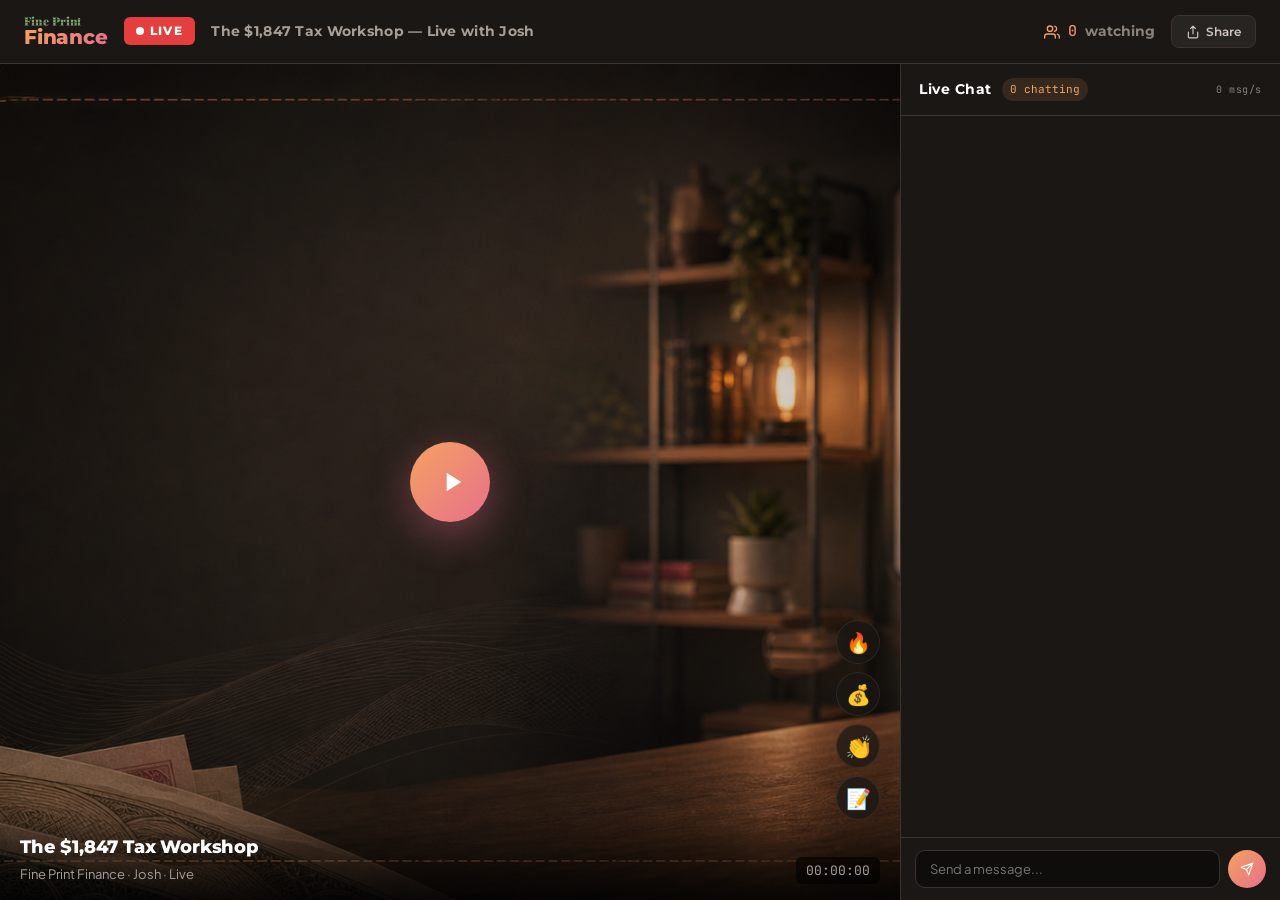
==== live/index.html @ fe7aeeba "feat: add live event simulation page with 700k viewer chat Branded live stream simulation with big c" ====
<!doctype html>
<html lang="en">
<head>
<meta charset="utf-8"/>
<meta name="viewport" content="width=device-width,initial-scale=1"/>
<title>LIVE — Fine Print Finance</title>
<meta name="description" content="Fine Print Finance — Live event stream"/>
<link rel="preconnect" href="https://fonts.googleapis.com">
<link rel="preconnect" href="https://fonts.gstatic.com" crossorigin>
<link href="https://fonts.googleapis.com/css2?family=Montserrat:wght@400;500;600;700;800;900&family=Plus+Jakarta+Sans:wght@400;500;600;700&family=Playfair+Display:ital,wght@0,700;0,800;0,900;1,700;1,800;1,900&family=JetBrains+Mono:wght@400;500&display=swap" rel="stylesheet">
<style>
:root {
  --coral: #F4A261;
  --pink: #E76F8B;
  --green: #4A6741;
  --char: #1A1714;
  --warm-dark: #2A2420;
  --off-white: #F5F3F0;
  --line: #E8E4E0;
  --line-dark: #3A3330;
  --text: #1A1714;
  --text-2: #6B6560;
  --text-3: #8A847E;
  --grad: linear-gradient(135deg, #F4A261 0%, #E76F8B 100%);
}

* { box-sizing: border-box; margin: 0; padding: 0; }
html, body { height: 100%; overflow: hidden; }
body {
  background: #0f0d0b;
  color: #fff;
  font-family: 'Plus Jakarta Sans', 'Helvetica Neue', sans-serif;
  font-size: 15px;
  line-height: 1.5;
  -webkit-font-smoothing: antialiased;
}

/* Layout */
.live-app {
  display: grid;
  grid-template-columns: 1fr 380px;
  grid-template-rows: 64px 1fr;
  height: 100vh;
  gap: 0;
}

/* Nav */
.live-nav {
  grid-column: 1 / -1;
  background: var(--char);
  border-bottom: 1px solid var(--line-dark);
  display: flex;
  align-items: center;
  justify-content: space-between;
  padding: 0 24px;
  z-index: 10;
}
.nav-left { display: flex; align-items: center; gap: 16px; }
.nav-right { display: flex; align-items: center; gap: 16px; }

/* Wordmark */
.fp-wm { display: inline-flex; flex-direction: column; align-items: flex-start; line-height: 0.95; cursor: pointer; }
.fp-wm .fp {
  font-family: 'Playfair Display', Georgia, serif; font-weight: 900;
  font-size: 12px; letter-spacing: -0.005em; line-height: 0.95;
  background-image:
    repeating-linear-gradient(0deg, rgba(0,0,0,0) 0px, rgba(0,0,0,0) 2px, rgba(26,23,20,0.45) 2px, rgba(26,23,20,0.45) 3px),
    linear-gradient(180deg, #8FAE7F, #6B8F5E);
  -webkit-background-clip: text; background-clip: text;
  -webkit-text-fill-color: transparent;
}
.fp-wm .fn {
  font-family: 'Montserrat', sans-serif; font-weight: 800; font-size: 20px;
  letter-spacing: -0.01em; line-height: 0.95;
  background: var(--grad); -webkit-background-clip: text; background-clip: text; color: transparent;
}

.live-badge {
  display: inline-flex; align-items: center; gap: 6px;
  background: #e53e3e; color: #fff; padding: 5px 12px; border-radius: 6px;
  font-family: 'Montserrat', sans-serif; font-weight: 800; font-size: 12px;
  letter-spacing: 0.12em; text-transform: uppercase;
  animation: livePulse 2s ease-in-out infinite;
}
.live-badge::before {
  content: ""; width: 8px; height: 8px; border-radius: 50%; background: #fff;
  animation: liveDot 1.5s ease-in-out infinite;
}
@keyframes livePulse { 0%,100% { box-shadow: 0 0 0 0 rgba(229,62,62,0.5); } 50% { box-shadow: 0 0 12px 4px rgba(229,62,62,0.3); } }
@keyframes liveDot { 0%,100% { opacity: 1; } 50% { opacity: 0.4; } }

.viewer-count {
  display: flex; align-items: center; gap: 8px;
  font-family: 'Montserrat', sans-serif; font-weight: 700; font-size: 14px; color: #cfc7bf;
}
.viewer-count svg { color: var(--coral); }
.viewer-num {
  font-family: 'JetBrains Mono', monospace; font-weight: 500; font-size: 15px;
  background: var(--grad); -webkit-background-clip: text; background-clip: text; color: transparent;
}

.event-title {
  font-family: 'Montserrat', sans-serif; font-weight: 700; font-size: 14px;
  color: #a89e95; letter-spacing: 0.02em;
  max-width: 400px; white-space: nowrap; overflow: hidden; text-overflow: ellipsis;
}

.share-btn {
  background: rgba(255,255,255,0.06); border: 1px solid var(--line-dark);
  color: #cfc7bf; padding: 8px 14px; border-radius: 8px;
  font-family: 'Montserrat', sans-serif; font-weight: 600; font-size: 12px;
  cursor: pointer; display: inline-flex; align-items: center; gap: 6px;
  transition: background 0.15s;
}
.share-btn:hover { background: rgba(255,255,255,0.1); }

/* Main content — video area */
.live-main {
  background: #0a0908;
  display: flex; flex-direction: column;
  overflow: hidden;
}

.video-container {
  flex: 1; position: relative; display: flex; align-items: center; justify-content: center;
  background: #000;
}
.video-placeholder {
  width: 100%; height: 100%;
  background: url('../assets/event-header-default.png') center center / cover no-repeat;
  position: relative;
}
.video-placeholder::after {
  content: ""; position: absolute; inset: 0;
  background: radial-gradient(circle at 50% 50%, transparent 30%, rgba(0,0,0,0.4) 100%);
}
.video-overlay {
  position: absolute; inset: 0; display: flex; align-items: center; justify-content: center;
  z-index: 2;
}
.play-button {
  width: 80px; height: 80px; border-radius: 50%;
  background: var(--grad); box-shadow: 0 12px 40px rgba(231,111,139,0.4);
  display: flex; align-items: center; justify-content: center;
  cursor: pointer; transition: transform 0.2s, box-shadow 0.2s;
}
.play-button:hover { transform: scale(1.08); box-shadow: 0 16px 48px rgba(231,111,139,0.5); }
.play-button svg { margin-left: 4px; }

.video-bottom-bar {
  position: absolute; bottom: 0; left: 0; right: 0; z-index: 3;
  padding: 16px 20px;
  background: linear-gradient(180deg, transparent, rgba(0,0,0,0.8));
  display: flex; justify-content: space-between; align-items: flex-end;
}
.stream-info {
  display: flex; flex-direction: column; gap: 4px;
}
.stream-title {
  font-family: 'Montserrat', sans-serif; font-weight: 800; font-size: 18px;
  color: #fff; letter-spacing: -0.01em;
}
.stream-subtitle {
  font-family: 'Plus Jakarta Sans', sans-serif; font-size: 13px; color: #a89e95;
}
.stream-elapsed {
  font-family: 'JetBrains Mono', monospace; font-size: 13px; color: #a89e95;
  background: rgba(0,0,0,0.6); padding: 4px 10px; border-radius: 6px;
  backdrop-filter: blur(6px);
}

/* Chat panel */
.live-chat {
  background: var(--char);
  border-left: 1px solid var(--line-dark);
  display: flex; flex-direction: column;
  overflow: hidden;
}
.chat-header {
  padding: 14px 18px;
  border-bottom: 1px solid var(--line-dark);
  display: flex; justify-content: space-between; align-items: center;
}
.chat-header-left {
  display: flex; align-items: center; gap: 10px;
}
.chat-header h3 {
  font-family: 'Montserrat', sans-serif; font-weight: 700; font-size: 14px;
  letter-spacing: 0.04em; color: #fff;
}
.chat-count {
  font-family: 'JetBrains Mono', monospace; font-size: 11px;
  color: var(--coral); background: rgba(244,162,97,0.12);
  padding: 3px 8px; border-radius: 12px;
}
.chat-speed {
  font-family: 'JetBrains Mono', monospace; font-size: 10px;
  color: #8a827a; letter-spacing: 0.06em;
}

.chat-messages {
  flex: 1; overflow-y: auto; padding: 8px 0;
  scroll-behavior: auto;
}
.chat-messages::-webkit-scrollbar { width: 4px; }
.chat-messages::-webkit-scrollbar-track { background: transparent; }
.chat-messages::-webkit-scrollbar-thumb { background: #3a3330; border-radius: 4px; }

.chat-msg {
  padding: 4px 18px;
  font-size: 13px; line-height: 1.4;
  animation: msgSlide 0.15s ease-out;
  transition: background 0.2s;
}
.chat-msg:hover { background: rgba(255,255,255,0.03); }
@keyframes msgSlide { from { opacity: 0; transform: translateY(8px); } to { opacity: 1; transform: translateY(0); } }

.chat-msg .name {
  font-family: 'Montserrat', sans-serif; font-weight: 700; font-size: 12px;
  margin-right: 6px; cursor: pointer;
}
.chat-msg .text { color: #cfc7bf; }
.chat-msg .emoji { font-size: 15px; }

/* Name colors for variety */
.nc-1 { color: #F4A261; } .nc-2 { color: #E76F8B; } .nc-3 { color: #6B8F5E; }
.nc-4 { color: #7CB9E8; } .nc-5 { color: #C9A0DC; } .nc-6 { color: #F0C674; }
.nc-7 { color: #E0907E; } .nc-8 { color: #87CEAB; } .nc-9 { color: #DDA0DD; }
.nc-10 { color: #F5DEB3; }

/* Superchat / highlighted */
.chat-msg.super {
  background: linear-gradient(90deg, rgba(244,162,97,0.12), rgba(231,111,139,0.08));
  border-left: 3px solid var(--coral);
  padding-left: 15px;
  margin: 4px 0;
}
.chat-msg.super .amount {
  font-family: 'JetBrains Mono', monospace; font-weight: 700; font-size: 11px;
  background: var(--grad); -webkit-background-clip: text; background-clip: text; color: transparent;
  margin-right: 6px;
}

.chat-input-area {
  padding: 12px 14px;
  border-top: 1px solid var(--line-dark);
  display: flex; gap: 8px; align-items: center;
}
.chat-input-area input {
  flex: 1; background: #0f0d0b; border: 1px solid var(--line-dark);
  color: #fff; padding: 10px 14px; border-radius: 10px;
  font-family: 'Plus Jakarta Sans', sans-serif; font-size: 13px; outline: none;
  transition: border-color 0.15s;
}
.chat-input-area input:focus { border-color: var(--coral); }
.chat-input-area button {
  width: 38px; height: 38px; border-radius: 50%; background: var(--grad);
  color: #fff; display: flex; align-items: center; justify-content: center;
  cursor: pointer; border: none; transition: transform 0.15s;
}
.chat-input-area button:hover { transform: scale(1.06); }

/* Reactions overlay */
.reactions-bar {
  position: absolute; bottom: 80px; right: 20px; z-index: 5;
  display: flex; flex-direction: column; gap: 8px;
}
.reaction-btn {
  width: 44px; height: 44px; border-radius: 50%;
  background: rgba(26,23,20,0.7); backdrop-filter: blur(8px);
  border: 1px solid rgba(255,255,255,0.08);
  display: flex; align-items: center; justify-content: center;
  font-size: 20px; cursor: pointer; transition: transform 0.15s, background 0.15s;
}
.reaction-btn:hover { transform: scale(1.15); background: rgba(26,23,20,0.9); }

.floating-emoji {
  position: absolute; bottom: 100px; z-index: 4;
  font-size: 28px; pointer-events: none;
  animation: floatUp 3s ease-out forwards;
}
@keyframes floatUp {
  0% { opacity: 1; transform: translateY(0) scale(1); }
  70% { opacity: 0.8; }
  100% { opacity: 0; transform: translateY(-300px) scale(0.5) rotate(15deg); }
}

/* Responsive */
@media (max-width: 900px) {
  .live-app { grid-template-columns: 1fr; grid-template-rows: 56px 50vh 1fr; }
  .live-chat { border-left: none; border-top: 1px solid var(--line-dark); }
  .event-title { display: none; }
  .video-bottom-bar { padding: 12px 14px; }
  .stream-title { font-size: 15px; }
}
</style>
</head>
<body>

<div class="live-app" id="app">
  <!-- Nav -->
  <nav class="live-nav">
    <div class="nav-left">
      <div class="fp-wm" onclick="window.location.href='../blog/'">
        <span class="fp">Fine Print</span>
        <span class="fn">Finance</span>
      </div>
      <span class="live-badge">Live</span>
      <span class="event-title" id="eventTitle">The $1,847 Tax Workshop — Live with Josh</span>
    </div>
    <div class="nav-right">
      <div class="viewer-count">
        <svg width="16" height="16" viewBox="0 0 24 24" fill="none"><path d="M17 21v-2a4 4 0 00-4-4H5a4 4 0 00-4 4v2M9 11a4 4 0 100-8 4 4 0 000 8zM23 21v-2a4 4 0 00-3-3.87M16 3.13a4 4 0 010 7.75" stroke="currentColor" stroke-width="2" stroke-linecap="round" stroke-linejoin="round"/></svg>
        <span class="viewer-num" id="viewerCount">0</span>
        <span style="color:#8a827a">watching</span>
      </div>
      <button class="share-btn">
        <svg width="14" height="14" viewBox="0 0 24 24" fill="none"><path d="M4 12v8a2 2 0 002 2h12a2 2 0 002-2v-8M16 6l-4-4-4 4M12 2v13" stroke="currentColor" stroke-width="2" stroke-linecap="round" stroke-linejoin="round"/></svg>
        Share
      </button>
    </div>
  </nav>

  <!-- Video -->
  <div class="live-main">
    <div class="video-container" id="videoContainer">
      <div class="video-placeholder"></div>
      <div class="video-overlay" id="videoOverlay">
        <div class="play-button" onclick="startStream()">
          <svg width="32" height="32" viewBox="0 0 24 24" fill="white"><path d="M8 5v14l11-7z"/></svg>
        </div>
      </div>
      <div class="video-bottom-bar">
        <div class="stream-info">
          <div class="stream-title">The $1,847 Tax Workshop</div>
          <div class="stream-subtitle">Fine Print Finance &middot; Josh &middot; Live</div>
        </div>
        <div class="stream-elapsed" id="elapsed">00:00:00</div>
      </div>
      <div class="reactions-bar">
        <div class="reaction-btn" onclick="sendReaction('🔥')">🔥</div>
        <div class="reaction-btn" onclick="sendReaction('💰')">💰</div>
        <div class="reaction-btn" onclick="sendReaction('👏')">👏</div>
        <div class="reaction-btn" onclick="sendReaction('📝')">📝</div>
      </div>
    </div>
  </div>

  <!-- Chat -->
  <div class="live-chat">
    <div class="chat-header">
      <div class="chat-header-left">
        <h3>Live Chat</h3>
        <span class="chat-count" id="chatCount">0 chatting</span>
      </div>
      <span class="chat-speed" id="chatSpeed">0 msg/s</span>
    </div>
    <div class="chat-messages" id="chatMessages"></div>
    <div class="chat-input-area">
      <input type="text" id="chatInput" placeholder="Send a message..." onkeydown="if(event.key==='Enter')sendUserMsg()"/>
      <button onclick="sendUserMsg()">
        <svg width="14" height="14" viewBox="0 0 24 24" fill="none"><path d="M22 2L11 13M22 2l-7 20-4-9-9-4 20-7z" stroke="white" stroke-width="2" stroke-linecap="round" stroke-linejoin="round"/></svg>
      </button>
    </div>
  </div>
</div>

<script>
// ========== CONFIG ==========
const SIMULATED_VIEWERS = 700000;
let trueViewers = 1; // just us
let displayViewers = 0;
let streamStarted = false;
let streamStart = null;
let chatInterval = null;
let msgCount = 0;
let msgPerSecond = 0;
let lastMsgCountCheck = 0;
let lastMsgCountTime = Date.now();

// ========== VIEWER COUNT ==========
function animateViewerCount() {
  const target = SIMULATED_VIEWERS + trueViewers;
  const jitter = Math.floor((Math.random() - 0.5) * 2000);
  const finalTarget = target + jitter;

  if (displayViewers === 0) {
    // Initial ramp-up over 8 seconds
    const steps = 120;
    let step = 0;
    const ramp = setInterval(() => {
      step++;
      const progress = step / steps;
      const eased = 1 - Math.pow(1 - progress, 3);
      displayViewers = Math.floor(finalTarget * eased);
      updateViewerDisplay();
      if (step >= steps) {
        clearInterval(ramp);
        displayViewers = finalTarget;
        updateViewerDisplay();
        // Start natural fluctuation
        startViewerFluctuation();
      }
    }, 67);
  }
}

function startViewerFluctuation() {
  setInterval(() => {
    const jitter = Math.floor((Math.random() - 0.5) * 4000);
    const drift = Math.floor(Math.sin(Date.now() / 30000) * 8000);
    displayViewers = SIMULATED_VIEWERS + trueViewers + jitter + drift;
    updateViewerDisplay();
  }, 2000);
}

function updateViewerDisplay() {
  const el = document.getElementById('viewerCount');
  el.textContent = displayViewers.toLocaleString();
}

// ========== ELAPSED TIME ==========
function updateElapsed() {
  if (!streamStart) return;
  const diff = Math.floor((Date.now() - streamStart) / 1000);
  const h = String(Math.floor(diff / 3600)).padStart(2, '0');
  const m = String(Math.floor((diff % 3600) / 60)).padStart(2, '0');
  const s = String(diff % 60).padStart(2, '0');
  document.getElementById('elapsed').textContent = `${h}:${m}:${s}`;
}

// ========== CHAT SIMULATION ==========
const FIRST_NAMES = [
  'Alex','Jordan','Sam','Morgan','Taylor','Casey','Riley','Quinn','Avery','Cameron',
  'Blake','Drew','Jamie','Jesse','Peyton','Reese','Sage','Skyler','Dakota','Kai',
  'Maria','David','Lisa','Mike','Sarah','Tom','Jenny','Chris','Amy','Dan',
  'Nicole','Ryan','Emily','Jake','Megan','Kevin','Rachel','Brian','Hannah','Tyler',
  'Omar','Priya','Yuki','Chen','Fatima','Diego','Anya','Raj','Leila','Javier',
  'DeShawn','Kenji','Simone','Mateo','Isla','Nadia','Oleg','Amara','Lucas','Sofia'
];

const CHAT_MESSAGES = [
  // Reactions
  "🔥🔥🔥", "💰💰💰", "👏👏👏", "📝 taking notes!!", "this is GOLD",
  "🤯🤯", "W stream", "LFG!!", "💎💎", "sheesh", "no way", "wait WHAT",
  "mind blown rn", "bro what", "huge W", "facts", "📝📝📝", "yooo",

  // Finance reactions
  "i had no idea about this deduction", "my CPA never told me this",
  "just checked my return... im missing $2k", "bruh i've been overpaying for YEARS",
  "this should be taught in school fr", "saving this for tax season",
  "just screenshot everything lol", "ok this actually makes sense now",
  "wait so I can still amend??", "calling my CPA tomorrow morning",
  "HSA gang rise up 🙌", "Schedule 1 line 11 everyone write that down",
  "just texted my wife about the HSA", "my 401k fees are 1.2% wtf",
  "switching to index funds tomorrow", "Roth IRA is the way",

  // Questions
  "does this work for self-employed?", "what about married filing separately?",
  "how far back can you amend?", "is there an income limit?",
  "what if I already used TurboTax?", "can someone explain the HSA part again?",
  "does this apply to 1099 workers?", "what about state taxes?",
  "when's the deadline for amending?", "does this work in all 50 states?",

  // Community vibes
  "first time here, this is amazing", "been watching since ep 1",
  "subscribed!", "shared this with my whole office", "my parents need to see this",
  "josh is the goat fr", "better than my college finance class",
  "finally someone who explains this clearly", "the fine print matters!!",
  "i tell everyone about this channel", "watching from 🇨🇦",
  "watching from 🇬🇧", "greetings from Texas!", "NYC in the house",
  "LA checking in", "Florida gang", "Chicago here!", "ATL represent",

  // Short reactions
  "W", "L", "real", "based", "cap", "no cap", "fr fr", "ong",
  "say less", "bet", "this", "^^^^^", "💯", "🙏", "❤️",
  "clip that", "someone clip this", "rewind pls",

  // Longer engagement
  "been doing my taxes wrong for 10 years apparently",
  "just saved this to watch again later with my partner",
  "the 401k fee section from last week saved me $400/year",
  "I actually amended my 2024 return after episode 53 and got $1,200 back",
  "this channel has literally paid for itself 100x over",
  "tell us about real estate closing costs next!!",
  "can you do one on student loan refinancing?",
  "petition for a healthcare episode 🙏",
];

const SUPER_MESSAGES = [
  { amount: '$5', text: 'Josh you changed my life with the HSA episode' },
  { amount: '$10', text: 'got $3,200 back on my amended return. THANK YOU' },
  { amount: '$2', text: 'first superchat ever, you earned it' },
  { amount: '$20', text: 'sharing this with my entire team at work' },
  { amount: '$5', text: 'the 401k fee audit saved me $800/yr no joke' },
  { amount: '$50', text: 'because of you I found a fee-only advisor and built a real plan. life changing.' },
  { amount: '$10', text: 'my tax refund was $2,400 bigger this year 🔥' },
  { amount: '$5', text: 'the closing cost episode saved us $4,100 on our house' },
  { amount: '$2', text: 'watching from London, wish we had this in the UK' },
  { amount: '$25', text: 'just hit 6 months of community membership. best $54 i ever spent' },
];

function getRandomName() {
  const name = FIRST_NAMES[Math.floor(Math.random() * FIRST_NAMES.length)];
  const suffix = Math.random() > 0.6 ? Math.floor(Math.random() * 999) : '';
  return name + suffix;
}

function getRandomColorClass() {
  return 'nc-' + (Math.floor(Math.random() * 10) + 1);
}

function addChatMessage(name, text, isSuper, amount) {
  const container = document.getElementById('chatMessages');
  const div = document.createElement('div');
  div.className = 'chat-msg' + (isSuper ? ' super' : '');

  const colorClass = getRandomColorClass();

  if (isSuper) {
    div.innerHTML = `<span class="amount">${amount}</span><span class="name ${colorClass}">${name}</span><span class="text">${text}</span>`;
  } else {
    div.innerHTML = `<span class="name ${colorClass}">${name}</span><span class="text">${text}</span>`;
  }

  container.appendChild(div);
  msgCount++;

  // Keep max 200 messages in DOM
  while (container.children.length > 200) {
    container.removeChild(container.firstChild);
  }

  // Auto-scroll
  container.scrollTop = container.scrollHeight;
}

function generateChatMessage() {
  const isSuper = Math.random() < 0.008; // ~0.8% chance
  if (isSuper) {
    const sc = SUPER_MESSAGES[Math.floor(Math.random() * SUPER_MESSAGES.length)];
    addChatMessage(getRandomName(), sc.text, true, sc.amount);
  } else {
    const text = CHAT_MESSAGES[Math.floor(Math.random() * CHAT_MESSAGES.length)];
    addChatMessage(getRandomName(), text, false);
  }
}

// For 700k viewers, chat should be VERY fast
// Typical large stream: ~200-500 messages per second visible
// We'll batch them for performance
function startChat() {
  const msgsPerSecond = 150; // fast but readable
  const batchSize = 5;
  const interval = (1000 / msgsPerSecond) * batchSize;

  chatInterval = setInterval(() => {
    for (let i = 0; i < batchSize; i++) {
      generateChatMessage();
    }
  }, interval);

  // Update msg/s counter
  setInterval(() => {
    const now = Date.now();
    const elapsed = (now - lastMsgCountTime) / 1000;
    if (elapsed >= 1) {
      msgPerSecond = Math.round((msgCount - lastMsgCountCheck) / elapsed);
      lastMsgCountCheck = msgCount;
      lastMsgCountTime = now;
      document.getElementById('chatSpeed').textContent = `~${msgPerSecond} msg/s`;

      // Chatting count is ~2-5% of viewers
      const chatting = Math.floor(displayViewers * (0.02 + Math.random() * 0.03));
      document.getElementById('chatCount').textContent = chatting.toLocaleString() + ' chatting';
    }
  }, 1000);
}

// ========== REACTIONS ==========
function sendReaction(emoji) {
  const container = document.getElementById('videoContainer');
  const el = document.createElement('div');
  el.className = 'floating-emoji';
  el.textContent = emoji;
  el.style.right = (60 + Math.random() * 40) + 'px';
  container.appendChild(el);
  setTimeout(() => el.remove(), 3000);

  // Also add to chat
  addChatMessage(getRandomName(), emoji, false);
}

// Auto floating reactions
function startAutoReactions() {
  const emojis = ['🔥','💰','👏','📝','💎','🙌','❤️','💯'];
  setInterval(() => {
    if (Math.random() < 0.4) {
      const emoji = emojis[Math.floor(Math.random() * emojis.length)];
      const container = document.getElementById('videoContainer');
      const el = document.createElement('div');
      el.className = 'floating-emoji';
      el.textContent = emoji;
      el.style.right = (40 + Math.random() * 80) + 'px';
      container.appendChild(el);
      setTimeout(() => el.remove(), 3000);
    }
  }, 300);
}

// ========== USER INPUT ==========
function sendUserMsg() {
  const input = document.getElementById('chatInput');
  const text = input.value.trim();
  if (!text) return;
  addChatMessage('You', text, false);
  input.value = '';
}

// ========== START STREAM ==========
function startStream() {
  if (streamStarted) return;
  streamStarted = true;
  streamStart = Date.now();

  document.getElementById('videoOverlay').style.display = 'none';

  animateViewerCount();
  startChat();
  startAutoReactions();

  setInterval(updateElapsed, 1000);

  // Pre-populate a few welcome messages
  addChatMessage('Fine Print Finance', 'Welcome to the live stream! 🎉 The $1,847 Tax Workshop starts now.', false);
  addChatMessage('Moderator', '📌 Rules: Be respectful. No financial advice in chat. Questions welcome!', false);
}

// ========== INIT ==========
document.getElementById('viewerCount').textContent = '0';
</script>
</body>
</html>
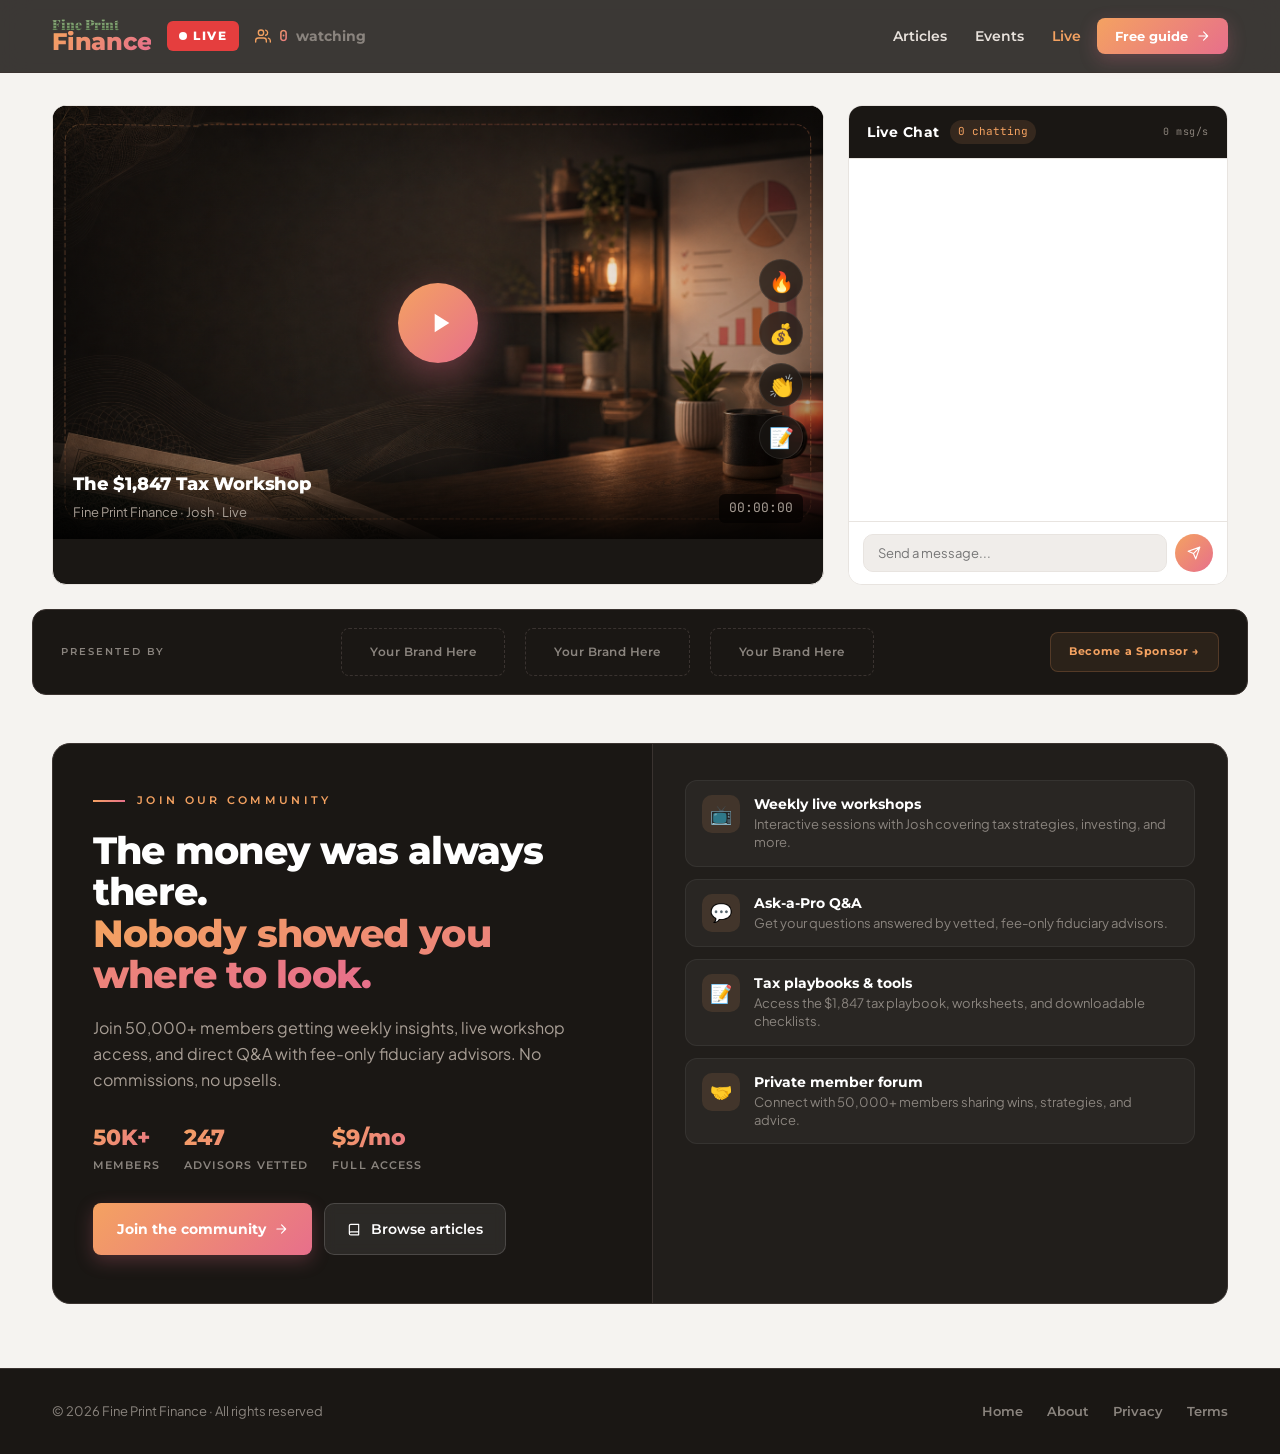
==== commit a0a69145: "redesign: match live page to site branding with community invite + sponsor bar Light background, bra" ====
--- a/live/index.html
+++ b/live/index.html
@@ -13,56 +13,37 @@
   --coral: #F4A261;
   --pink: #E76F8B;
   --green: #4A6741;
+  --green-lt: #6B8F5E;
   --char: #1A1714;
   --warm-dark: #2A2420;
   --off-white: #F5F3F0;
+  --lt-grey: #F0EDEA;
   --line: #E8E4E0;
   --line-dark: #3A3330;
   --text: #1A1714;
   --text-2: #6B6560;
   --text-3: #8A847E;
   --grad: linear-gradient(135deg, #F4A261 0%, #E76F8B 100%);
+  --grad-soft: linear-gradient(135deg, rgba(244,162,97,0.12), rgba(231,111,139,0.12));
 }
 
 * { box-sizing: border-box; margin: 0; padding: 0; }
-html, body { height: 100%; overflow: hidden; }
+html { scroll-behavior: smooth; }
 body {
-  background: #0f0d0b;
-  color: #fff;
+  background: var(--off-white);
+  color: var(--text);
   font-family: 'Plus Jakarta Sans', 'Helvetica Neue', sans-serif;
-  font-size: 15px;
-  line-height: 1.5;
+  font-size: 17px; line-height: 1.6;
   -webkit-font-smoothing: antialiased;
 }
-
-/* Layout */
-.live-app {
-  display: grid;
-  grid-template-columns: 1fr 380px;
-  grid-template-rows: 64px 1fr;
-  height: 100vh;
-  gap: 0;
-}
-
-/* Nav */
-.live-nav {
-  grid-column: 1 / -1;
-  background: var(--char);
-  border-bottom: 1px solid var(--line-dark);
-  display: flex;
-  align-items: center;
-  justify-content: space-between;
-  padding: 0 24px;
-  z-index: 10;
-}
-.nav-left { display: flex; align-items: center; gap: 16px; }
-.nav-right { display: flex; align-items: center; gap: 16px; }
-
-/* Wordmark */
+h1,h2,h3,h4,h5 { font-family: 'Montserrat', sans-serif; margin: 0; letter-spacing: -0.01em; }
+button { font-family: inherit; cursor: pointer; border: none; background: none; color: inherit; }
+
+/* ============= WORDMARK ============= */
 .fp-wm { display: inline-flex; flex-direction: column; align-items: flex-start; line-height: 0.95; cursor: pointer; }
 .fp-wm .fp {
   font-family: 'Playfair Display', Georgia, serif; font-weight: 900;
-  font-size: 12px; letter-spacing: -0.005em; line-height: 0.95;
+  font-size: 14px; letter-spacing: -0.005em; line-height: 0.95;
   background-image:
     repeating-linear-gradient(0deg, rgba(0,0,0,0) 0px, rgba(0,0,0,0) 2px, rgba(26,23,20,0.45) 2px, rgba(26,23,20,0.45) 3px),
     linear-gradient(180deg, #8FAE7F, #6B8F5E);
@@ -70,10 +51,31 @@
   -webkit-text-fill-color: transparent;
 }
 .fp-wm .fn {
-  font-family: 'Montserrat', sans-serif; font-weight: 800; font-size: 20px;
+  font-family: 'Montserrat', sans-serif; font-weight: 800; font-size: 24px;
   letter-spacing: -0.01em; line-height: 0.95;
   background: var(--grad); -webkit-background-clip: text; background-clip: text; color: transparent;
 }
+
+/* ============= NAV ============= */
+.nav {
+  position: sticky; top: 0; z-index: 100;
+  background: rgba(26,23,20,0.85);
+  backdrop-filter: blur(14px); -webkit-backdrop-filter: blur(14px);
+  border-bottom: 1px solid var(--line-dark);
+}
+.nav-inner {
+  display: flex; align-items: center; justify-content: space-between;
+  height: 72px; max-width: 1240px; margin: 0 auto; padding: 0 32px; gap: 24px;
+}
+.nav-left { display: flex; align-items: center; gap: 16px; }
+.nav-right { display: flex; align-items: center; gap: 16px; }
+
+.nav-links { display: flex; align-items: center; gap: 28px; }
+.nav-link {
+  font-family: 'Montserrat', sans-serif; font-weight: 600; font-size: 14px;
+  color: #e8e2dc; cursor: pointer; transition: color 0.15s; text-decoration: none;
+}
+.nav-link:hover, .nav-link.active { color: var(--coral); }
 
 .live-badge {
   display: inline-flex; align-items: center; gap: 6px;
@@ -99,31 +101,32 @@
   background: var(--grad); -webkit-background-clip: text; background-clip: text; color: transparent;
 }
 
-.event-title {
-  font-family: 'Montserrat', sans-serif; font-weight: 700; font-size: 14px;
-  color: #a89e95; letter-spacing: 0.02em;
-  max-width: 400px; white-space: nowrap; overflow: hidden; text-overflow: ellipsis;
-}
-
-.share-btn {
-  background: rgba(255,255,255,0.06); border: 1px solid var(--line-dark);
-  color: #cfc7bf; padding: 8px 14px; border-radius: 8px;
-  font-family: 'Montserrat', sans-serif; font-weight: 600; font-size: 12px;
-  cursor: pointer; display: inline-flex; align-items: center; gap: 6px;
-  transition: background 0.15s;
-}
-.share-btn:hover { background: rgba(255,255,255,0.1); }
-
-/* Main content — video area */
-.live-main {
-  background: #0a0908;
-  display: flex; flex-direction: column;
-  overflow: hidden;
-}
-
+.btn-primary {
+  background: var(--grad); color: #fff; padding: 10px 18px; border-radius: 8px;
+  font-family: 'Montserrat', sans-serif; font-weight: 700; font-size: 13px;
+  box-shadow: 0 6px 18px rgba(231,111,139,0.25);
+  display: inline-flex; align-items: center; gap: 8px;
+  transition: transform 0.15s, box-shadow 0.15s; text-decoration: none;
+}
+.btn-primary:hover { transform: translateY(-1px); box-shadow: 0 8px 20px rgba(231,111,139,0.35); }
+
+/* ============= MAIN LAYOUT ============= */
+.live-content {
+  max-width: 1240px; margin: 0 auto; padding: 32px 32px 0;
+}
+
+.live-grid {
+  display: grid; grid-template-columns: 1fr 380px; gap: 24px;
+}
+
+/* ============= VIDEO ============= */
+.video-wrap {
+  border-radius: 14px; overflow: hidden; background: var(--char);
+  border: 1px solid var(--line); position: relative;
+}
 .video-container {
-  flex: 1; position: relative; display: flex; align-items: center; justify-content: center;
-  background: #000;
+  aspect-ratio: 16/9; position: relative; display: flex;
+  align-items: center; justify-content: center; background: #000;
 }
 .video-placeholder {
   width: 100%; height: 100%;
@@ -135,8 +138,7 @@
   background: radial-gradient(circle at 50% 50%, transparent 30%, rgba(0,0,0,0.4) 100%);
 }
 .video-overlay {
-  position: absolute; inset: 0; display: flex; align-items: center; justify-content: center;
-  z-index: 2;
+  position: absolute; inset: 0; display: flex; align-items: center; justify-content: center; z-index: 2;
 }
 .play-button {
   width: 80px; height: 80px; border-radius: 50%;
@@ -153,9 +155,7 @@
   background: linear-gradient(180deg, transparent, rgba(0,0,0,0.8));
   display: flex; justify-content: space-between; align-items: flex-end;
 }
-.stream-info {
-  display: flex; flex-direction: column; gap: 4px;
-}
+.stream-info { display: flex; flex-direction: column; gap: 4px; }
 .stream-title {
   font-family: 'Montserrat', sans-serif; font-weight: 800; font-size: 18px;
   color: #fff; letter-spacing: -0.01em;
@@ -169,98 +169,6 @@
   backdrop-filter: blur(6px);
 }
 
-/* Chat panel */
-.live-chat {
-  background: var(--char);
-  border-left: 1px solid var(--line-dark);
-  display: flex; flex-direction: column;
-  overflow: hidden;
-}
-.chat-header {
-  padding: 14px 18px;
-  border-bottom: 1px solid var(--line-dark);
-  display: flex; justify-content: space-between; align-items: center;
-}
-.chat-header-left {
-  display: flex; align-items: center; gap: 10px;
-}
-.chat-header h3 {
-  font-family: 'Montserrat', sans-serif; font-weight: 700; font-size: 14px;
-  letter-spacing: 0.04em; color: #fff;
-}
-.chat-count {
-  font-family: 'JetBrains Mono', monospace; font-size: 11px;
-  color: var(--coral); background: rgba(244,162,97,0.12);
-  padding: 3px 8px; border-radius: 12px;
-}
-.chat-speed {
-  font-family: 'JetBrains Mono', monospace; font-size: 10px;
-  color: #8a827a; letter-spacing: 0.06em;
-}
-
-.chat-messages {
-  flex: 1; overflow-y: auto; padding: 8px 0;
-  scroll-behavior: auto;
-}
-.chat-messages::-webkit-scrollbar { width: 4px; }
-.chat-messages::-webkit-scrollbar-track { background: transparent; }
-.chat-messages::-webkit-scrollbar-thumb { background: #3a3330; border-radius: 4px; }
-
-.chat-msg {
-  padding: 4px 18px;
-  font-size: 13px; line-height: 1.4;
-  animation: msgSlide 0.15s ease-out;
-  transition: background 0.2s;
-}
-.chat-msg:hover { background: rgba(255,255,255,0.03); }
-@keyframes msgSlide { from { opacity: 0; transform: translateY(8px); } to { opacity: 1; transform: translateY(0); } }
-
-.chat-msg .name {
-  font-family: 'Montserrat', sans-serif; font-weight: 700; font-size: 12px;
-  margin-right: 6px; cursor: pointer;
-}
-.chat-msg .text { color: #cfc7bf; }
-.chat-msg .emoji { font-size: 15px; }
-
-/* Name colors for variety */
-.nc-1 { color: #F4A261; } .nc-2 { color: #E76F8B; } .nc-3 { color: #6B8F5E; }
-.nc-4 { color: #7CB9E8; } .nc-5 { color: #C9A0DC; } .nc-6 { color: #F0C674; }
-.nc-7 { color: #E0907E; } .nc-8 { color: #87CEAB; } .nc-9 { color: #DDA0DD; }
-.nc-10 { color: #F5DEB3; }
-
-/* Superchat / highlighted */
-.chat-msg.super {
-  background: linear-gradient(90deg, rgba(244,162,97,0.12), rgba(231,111,139,0.08));
-  border-left: 3px solid var(--coral);
-  padding-left: 15px;
-  margin: 4px 0;
-}
-.chat-msg.super .amount {
-  font-family: 'JetBrains Mono', monospace; font-weight: 700; font-size: 11px;
-  background: var(--grad); -webkit-background-clip: text; background-clip: text; color: transparent;
-  margin-right: 6px;
-}
-
-.chat-input-area {
-  padding: 12px 14px;
-  border-top: 1px solid var(--line-dark);
-  display: flex; gap: 8px; align-items: center;
-}
-.chat-input-area input {
-  flex: 1; background: #0f0d0b; border: 1px solid var(--line-dark);
-  color: #fff; padding: 10px 14px; border-radius: 10px;
-  font-family: 'Plus Jakarta Sans', sans-serif; font-size: 13px; outline: none;
-  transition: border-color 0.15s;
-}
-.chat-input-area input:focus { border-color: var(--coral); }
-.chat-input-area button {
-  width: 38px; height: 38px; border-radius: 50%; background: var(--grad);
-  color: #fff; display: flex; align-items: center; justify-content: center;
-  cursor: pointer; border: none; transition: transform 0.15s;
-}
-.chat-input-area button:hover { transform: scale(1.06); }
-
-/* Reactions overlay */
 .reactions-bar {
   position: absolute; bottom: 80px; right: 20px; z-index: 5;
   display: flex; flex-direction: column; gap: 8px;
@@ -285,90 +193,448 @@
   100% { opacity: 0; transform: translateY(-300px) scale(0.5) rotate(15deg); }
 }
 
-/* Responsive */
-@media (max-width: 900px) {
-  .live-app { grid-template-columns: 1fr; grid-template-rows: 56px 50vh 1fr; }
-  .live-chat { border-left: none; border-top: 1px solid var(--line-dark); }
-  .event-title { display: none; }
-  .video-bottom-bar { padding: 12px 14px; }
-  .stream-title { font-size: 15px; }
+/* ============= CHAT PANEL ============= */
+.chat-panel {
+  border-radius: 14px; overflow: hidden; background: #fff;
+  border: 1px solid var(--line); display: flex; flex-direction: column;
+  height: calc((1240px - 380px - 24px - 64px) * 9 / 16 + 2px);
+  min-height: 480px; max-height: 640px;
+}
+.chat-header {
+  padding: 14px 18px;
+  border-bottom: 1px solid var(--line);
+  display: flex; justify-content: space-between; align-items: center;
+  background: var(--char); color: #fff;
+}
+.chat-header-left { display: flex; align-items: center; gap: 10px; }
+.chat-header h3 {
+  font-family: 'Montserrat', sans-serif; font-weight: 700; font-size: 14px;
+  letter-spacing: 0.04em;
+}
+.chat-count {
+  font-family: 'JetBrains Mono', monospace; font-size: 11px;
+  color: var(--coral); background: rgba(244,162,97,0.12);
+  padding: 3px 8px; border-radius: 12px;
+}
+.chat-speed {
+  font-family: 'JetBrains Mono', monospace; font-size: 10px;
+  color: #8a827a; letter-spacing: 0.06em;
+}
+
+.chat-messages {
+  flex: 1; overflow-y: auto; padding: 8px 0; background: #fff;
+  scroll-behavior: auto;
+}
+.chat-messages::-webkit-scrollbar { width: 4px; }
+.chat-messages::-webkit-scrollbar-track { background: transparent; }
+.chat-messages::-webkit-scrollbar-thumb { background: var(--line); border-radius: 4px; }
+
+.chat-msg {
+  padding: 4px 18px; font-size: 13px; line-height: 1.4;
+  animation: msgSlide 0.15s ease-out; transition: background 0.2s;
+}
+.chat-msg:hover { background: var(--lt-grey); }
+@keyframes msgSlide { from { opacity: 0; transform: translateY(8px); } to { opacity: 1; transform: translateY(0); } }
+
+.chat-msg .name {
+  font-family: 'Montserrat', sans-serif; font-weight: 700; font-size: 12px;
+  margin-right: 6px; cursor: pointer;
+}
+.chat-msg .text { color: var(--text-2); }
+.chat-msg .emoji { font-size: 15px; }
+
+.nc-1 { color: #c07830; } .nc-2 { color: #c04860; } .nc-3 { color: #4A6741; }
+.nc-4 { color: #4a7dab; } .nc-5 { color: #8a5dab; } .nc-6 { color: #a89040; }
+.nc-7 { color: #c06050; } .nc-8 { color: #3a8a6a; } .nc-9 { color: #8a508a; }
+.nc-10 { color: #8a7040; }
+
+.chat-msg.super {
+  background: var(--grad-soft);
+  border-left: 3px solid var(--coral);
+  padding-left: 15px; margin: 4px 0;
+}
+.chat-msg.super .amount {
+  font-family: 'JetBrains Mono', monospace; font-weight: 700; font-size: 11px;
+  background: var(--grad); -webkit-background-clip: text; background-clip: text; color: transparent;
+  margin-right: 6px;
+}
+
+.chat-input-area {
+  padding: 12px 14px; border-top: 1px solid var(--line);
+  display: flex; gap: 8px; align-items: center; background: #fff;
+}
+.chat-input-area input {
+  flex: 1; background: var(--lt-grey); border: 1px solid var(--line);
+  color: var(--text); padding: 10px 14px; border-radius: 10px;
+  font-family: 'Plus Jakarta Sans', sans-serif; font-size: 13px; outline: none;
+  transition: border-color 0.15s;
+}
+.chat-input-area input:focus { border-color: var(--coral); }
+.chat-input-area button {
+  width: 38px; height: 38px; border-radius: 50%; background: var(--grad);
+  color: #fff; display: flex; align-items: center; justify-content: center;
+  cursor: pointer; border: none; transition: transform 0.15s;
+}
+.chat-input-area button:hover { transform: scale(1.06); }
+
+/* ============= SPONSOR LOWER THIRD ============= */
+.sponsor-bar {
+  margin-top: 24px; padding: 0 32px;
+}
+.sponsor-inner {
+  max-width: 1240px; margin: 0 auto;
+  border-radius: 14px; overflow: hidden;
+  background: var(--char); border: 1px solid var(--line-dark);
+  display: flex; align-items: center; justify-content: space-between;
+  padding: 18px 28px; gap: 24px;
+}
+.sponsor-label {
+  font-family: 'Montserrat', sans-serif; font-weight: 600; font-size: 10px;
+  letter-spacing: 0.2em; text-transform: uppercase; color: var(--text-3);
+  flex-shrink: 0;
+}
+.sponsor-slots {
+  display: flex; align-items: center; gap: 20px; flex: 1;
+  justify-content: center;
+}
+.sponsor-slot {
+  display: flex; align-items: center; justify-content: center;
+  padding: 10px 28px; border-radius: 8px;
+  border: 1px dashed var(--line-dark);
+  font-family: 'Montserrat', sans-serif; font-weight: 600; font-size: 12px;
+  color: var(--text-3); letter-spacing: 0.04em;
+  min-width: 160px; height: 48px;
+  transition: border-color 0.15s, background 0.15s;
+}
+.sponsor-slot:hover {
+  border-color: rgba(244,162,97,0.4); background: rgba(244,162,97,0.04);
+}
+.sponsor-cta {
+  flex-shrink: 0;
+  font-family: 'Montserrat', sans-serif; font-weight: 700; font-size: 11px;
+  letter-spacing: 0.06em; color: var(--coral); background: rgba(244,162,97,0.08);
+  border: 1px solid rgba(244,162,97,0.2); border-radius: 8px;
+  padding: 10px 18px; cursor: pointer; transition: background 0.15s;
+  text-decoration: none;
+}
+.sponsor-cta:hover { background: rgba(244,162,97,0.15); }
+
+/* ============= COMMUNITY INVITE ============= */
+.community-section {
+  max-width: 1240px; margin: 0 auto; padding: 48px 32px 64px;
+}
+.community-invite {
+  display: grid; grid-template-columns: 1fr 1fr; gap: 24px;
+  border-radius: 18px; overflow: hidden;
+  background: var(--char); color: #fff;
+  border: 1px solid var(--line-dark);
+}
+.community-left {
+  padding: 48px 40px; display: flex; flex-direction: column; gap: 20px;
+  justify-content: center;
+}
+.community-eyebrow {
+  font-family: 'Montserrat', sans-serif; font-weight: 600; font-size: 11px;
+  letter-spacing: 0.3em; text-transform: uppercase; color: var(--coral);
+  display: inline-flex; align-items: center; gap: 12px;
+}
+.community-eyebrow::before {
+  content: ""; width: 32px; height: 2px; background: var(--grad);
+}
+.community-left h2 {
+  font-weight: 800; font-size: clamp(28px, 3vw, 40px); line-height: 1.08;
+  letter-spacing: -0.02em;
+}
+.community-left h2 em {
+  font-style: normal; background: var(--grad);
+  -webkit-background-clip: text; background-clip: text; color: transparent;
+}
+.community-left p {
+  font-size: 16px; line-height: 1.6; color: #a89e95; max-width: 44ch;
+}
+.community-stats {
+  display: flex; gap: 24px; margin-top: 8px;
+}
+.community-stat {
+  display: flex; flex-direction: column; gap: 2px;
+}
+.community-stat b {
+  font-family: 'Montserrat', sans-serif; font-weight: 800; font-size: 22px;
+  background: var(--grad); -webkit-background-clip: text; background-clip: text; color: transparent;
+}
+.community-stat span {
+  font-family: 'Montserrat', sans-serif; font-weight: 600; font-size: 11px;
+  letter-spacing: 0.1em; text-transform: uppercase; color: var(--text-3);
+}
+.community-actions {
+  display: flex; gap: 12px; flex-wrap: wrap; margin-top: 8px;
+}
+.btn-ghost {
+  background: rgba(255,255,255,0.08); color: #fff; padding: 14px 22px; border-radius: 10px;
+  font-family: 'Montserrat', sans-serif; font-weight: 600; font-size: 14px;
+  border: 1px solid rgba(255,255,255,0.15);
+  display: inline-flex; align-items: center; gap: 10px; backdrop-filter: blur(6px);
+  transition: background 0.15s, border-color 0.15s; text-decoration: none; cursor: pointer;
+}
+.btn-ghost:hover { background: rgba(255,255,255,0.14); border-color: rgba(255,255,255,0.3); }
+
+.community-right {
+  display: flex; flex-direction: column; gap: 12px;
+  padding: 36px 32px; background: rgba(255,255,255,0.03);
+  border-left: 1px solid var(--line-dark);
+}
+.community-perk {
+  display: flex; align-items: flex-start; gap: 14px;
+  padding: 14px 16px; border-radius: 12px;
+  background: rgba(255,255,255,0.04); border: 1px solid rgba(255,255,255,0.06);
+  transition: background 0.15s;
+}
+.community-perk:hover { background: rgba(255,255,255,0.07); }
+.perk-icon {
+  width: 38px; height: 38px; border-radius: 10px; flex-shrink: 0;
+  background: rgba(244,162,97,0.12); display: flex; align-items: center;
+  justify-content: center; font-size: 18px;
+}
+.perk-text b {
+  font-family: 'Montserrat', sans-serif; font-weight: 700; font-size: 14px;
+  color: #fff; display: block; line-height: 1.3;
+}
+.perk-text span {
+  font-family: 'Plus Jakarta Sans', sans-serif; font-size: 13px;
+  color: #8a847e; line-height: 1.4; display: block; margin-top: 2px;
+}
+
+/* ============= FOOTER ============= */
+.live-footer {
+  background: var(--char); border-top: 1px solid var(--line-dark);
+  padding: 32px 0;
+}
+.footer-inner {
+  max-width: 1240px; margin: 0 auto; padding: 0 32px;
+  display: flex; justify-content: space-between; align-items: center; gap: 24px;
+}
+.footer-copy {
+  font-family: 'Plus Jakarta Sans', sans-serif; font-size: 13px; color: var(--text-3);
+}
+.footer-links {
+  display: flex; gap: 24px;
+}
+.footer-links a {
+  font-family: 'Montserrat', sans-serif; font-weight: 600; font-size: 13px;
+  color: #8a847e; text-decoration: none; transition: color 0.15s;
+}
+.footer-links a:hover { color: var(--coral); }
+
+/* ============= RESPONSIVE ============= */
+@media (max-width: 980px) {
+  .live-grid { grid-template-columns: 1fr; }
+  .chat-panel { height: 420px; min-height: 360px; max-height: none; }
+  .nav-links { display: none; }
+  .sponsor-inner { flex-direction: column; text-align: center; gap: 16px; }
+  .sponsor-slots { flex-wrap: wrap; }
+  .community-invite { grid-template-columns: 1fr; }
+  .community-right { border-left: none; border-top: 1px solid var(--line-dark); }
+  .nav-inner { padding: 0 20px; }
+  .live-content { padding: 24px 20px 0; }
+  .sponsor-bar { padding: 0 20px; }
+  .community-section { padding: 36px 20px 48px; }
+  .footer-inner { padding: 0 20px; }
+}
+@media (max-width: 640px) {
+  .live-content { padding: 16px 16px 0; }
+  .live-grid { gap: 16px; }
+  .video-wrap { border-radius: 10px; }
+  .chat-panel { border-radius: 10px; height: 380px; }
+  .sponsor-bar { padding: 0 16px; }
+  .sponsor-inner { padding: 14px 18px; border-radius: 10px; }
+  .sponsor-slot { min-width: 120px; padding: 8px 16px; }
+  .community-section { padding: 28px 16px 40px; }
+  .community-invite { border-radius: 14px; }
+  .community-left { padding: 32px 24px; }
+  .community-left h2 { font-size: 26px; }
+  .community-right { padding: 24px; }
+  .community-stats { gap: 16px; }
+  .community-stat b { font-size: 18px; }
+  .community-actions { flex-direction: column; }
+  .footer-inner { flex-direction: column; gap: 12px; text-align: center; padding: 0 16px; }
+  .footer-links { flex-wrap: wrap; justify-content: center; gap: 16px; }
 }
 </style>
 </head>
 <body>
 
-<div class="live-app" id="app">
-  <!-- Nav -->
-  <nav class="live-nav">
+<!-- ============= NAV ============= -->
+<nav class="nav">
+  <div class="nav-inner">
     <div class="nav-left">
       <div class="fp-wm" onclick="window.location.href='../blog/'">
         <span class="fp">Fine Print</span>
         <span class="fn">Finance</span>
       </div>
       <span class="live-badge">Live</span>
-      <span class="event-title" id="eventTitle">The $1,847 Tax Workshop — Live with Josh</span>
-    </div>
-    <div class="nav-right">
       <div class="viewer-count">
         <svg width="16" height="16" viewBox="0 0 24 24" fill="none"><path d="M17 21v-2a4 4 0 00-4-4H5a4 4 0 00-4 4v2M9 11a4 4 0 100-8 4 4 0 000 8zM23 21v-2a4 4 0 00-3-3.87M16 3.13a4 4 0 010 7.75" stroke="currentColor" stroke-width="2" stroke-linecap="round" stroke-linejoin="round"/></svg>
         <span class="viewer-num" id="viewerCount">0</span>
-        <span style="color:#8a827a">watching</span>
-      </div>
-      <button class="share-btn">
-        <svg width="14" height="14" viewBox="0 0 24 24" fill="none"><path d="M4 12v8a2 2 0 002 2h12a2 2 0 002-2v-8M16 6l-4-4-4 4M12 2v13" stroke="currentColor" stroke-width="2" stroke-linecap="round" stroke-linejoin="round"/></svg>
-        Share
-      </button>
+        <span style="color:var(--text-3)">watching</span>
+      </div>
     </div>
-  </nav>
-
-  <!-- Video -->
-  <div class="live-main">
-    <div class="video-container" id="videoContainer">
-      <div class="video-placeholder"></div>
-      <div class="video-overlay" id="videoOverlay">
-        <div class="play-button" onclick="startStream()">
-          <svg width="32" height="32" viewBox="0 0 24 24" fill="white"><path d="M8 5v14l11-7z"/></svg>
-        </div>
-      </div>
-      <div class="video-bottom-bar">
-        <div class="stream-info">
-          <div class="stream-title">The $1,847 Tax Workshop</div>
-          <div class="stream-subtitle">Fine Print Finance &middot; Josh &middot; Live</div>
-        </div>
-        <div class="stream-elapsed" id="elapsed">00:00:00</div>
-      </div>
-      <div class="reactions-bar">
-        <div class="reaction-btn" onclick="sendReaction('🔥')">🔥</div>
-        <div class="reaction-btn" onclick="sendReaction('💰')">💰</div>
-        <div class="reaction-btn" onclick="sendReaction('👏')">👏</div>
-        <div class="reaction-btn" onclick="sendReaction('📝')">📝</div>
-      </div>
-    </div>
-  </div>
-
-  <!-- Chat -->
-  <div class="live-chat">
-    <div class="chat-header">
-      <div class="chat-header-left">
-        <h3>Live Chat</h3>
-        <span class="chat-count" id="chatCount">0 chatting</span>
-      </div>
-      <span class="chat-speed" id="chatSpeed">0 msg/s</span>
-    </div>
-    <div class="chat-messages" id="chatMessages"></div>
-    <div class="chat-input-area">
-      <input type="text" id="chatInput" placeholder="Send a message..." onkeydown="if(event.key==='Enter')sendUserMsg()"/>
-      <button onclick="sendUserMsg()">
-        <svg width="14" height="14" viewBox="0 0 24 24" fill="none"><path d="M22 2L11 13M22 2l-7 20-4-9-9-4 20-7z" stroke="white" stroke-width="2" stroke-linecap="round" stroke-linejoin="round"/></svg>
+    <div class="nav-right">
+      <div class="nav-links">
+        <a class="nav-link" href="../blog/">Articles</a>
+        <a class="nav-link" href="../blog/#events">Events</a>
+        <a class="nav-link active">Live</a>
+      </div>
+      <button class="btn-primary" onclick="window.location.href='../blog/#ask'">
+        Free guide
+        <svg width="14" height="14" viewBox="0 0 24 24" fill="none"><path d="M5 12h14M13 5l7 7-7 7" stroke="white" stroke-width="2" stroke-linecap="round" stroke-linejoin="round"/></svg>
       </button>
     </div>
   </div>
+</nav>
+
+<!-- ============= MAIN CONTENT ============= -->
+<div class="live-content">
+  <div class="live-grid">
+    <!-- Video -->
+    <div class="video-wrap">
+      <div class="video-container" id="videoContainer">
+        <div class="video-placeholder"></div>
+        <div class="video-overlay" id="videoOverlay">
+          <div class="play-button" onclick="startStream()">
+            <svg width="32" height="32" viewBox="0 0 24 24" fill="white"><path d="M8 5v14l11-7z"/></svg>
+          </div>
+        </div>
+        <div class="video-bottom-bar">
+          <div class="stream-info">
+            <div class="stream-title">The $1,847 Tax Workshop</div>
+            <div class="stream-subtitle">Fine Print Finance &middot; Josh &middot; Live</div>
+          </div>
+          <div class="stream-elapsed" id="elapsed">00:00:00</div>
+        </div>
+        <div class="reactions-bar">
+          <div class="reaction-btn" onclick="sendReaction('🔥')">🔥</div>
+          <div class="reaction-btn" onclick="sendReaction('💰')">💰</div>
+          <div class="reaction-btn" onclick="sendReaction('👏')">👏</div>
+          <div class="reaction-btn" onclick="sendReaction('📝')">📝</div>
+        </div>
+      </div>
+    </div>
+
+    <!-- Chat -->
+    <div class="chat-panel">
+      <div class="chat-header">
+        <div class="chat-header-left">
+          <h3>Live Chat</h3>
+          <span class="chat-count" id="chatCount">0 chatting</span>
+        </div>
+        <span class="chat-speed" id="chatSpeed">0 msg/s</span>
+      </div>
+      <div class="chat-messages" id="chatMessages"></div>
+      <div class="chat-input-area">
+        <input type="text" id="chatInput" placeholder="Send a message..." onkeydown="if(event.key==='Enter')sendUserMsg()"/>
+        <button onclick="sendUserMsg()">
+          <svg width="14" height="14" viewBox="0 0 24 24" fill="none"><path d="M22 2L11 13M22 2l-7 20-4-9-9-4 20-7z" stroke="white" stroke-width="2" stroke-linecap="round" stroke-linejoin="round"/></svg>
+        </button>
+      </div>
+    </div>
+  </div>
 </div>
+
+<!-- ============= SPONSOR LOWER THIRD ============= -->
+<div class="sponsor-bar">
+  <div class="sponsor-inner">
+    <span class="sponsor-label">Presented by</span>
+    <div class="sponsor-slots">
+      <div class="sponsor-slot">Your Brand Here</div>
+      <div class="sponsor-slot">Your Brand Here</div>
+      <div class="sponsor-slot">Your Brand Here</div>
+    </div>
+    <a class="sponsor-cta" href="#">Become a Sponsor →</a>
+  </div>
+</div>
+
+<!-- ============= COMMUNITY INVITE ============= -->
+<div class="community-section">
+  <div class="community-invite">
+    <div class="community-left">
+      <span class="community-eyebrow">Join our community</span>
+      <h2>The money was always there.<br/><em>Nobody showed you where to look.</em></h2>
+      <p>Join 50,000+ members getting weekly insights, live workshop access, and direct Q&A with fee-only fiduciary advisors. No commissions, no upsells.</p>
+      <div class="community-stats">
+        <div class="community-stat">
+          <b>50K+</b>
+          <span>Members</span>
+        </div>
+        <div class="community-stat">
+          <b>247</b>
+          <span>Advisors vetted</span>
+        </div>
+        <div class="community-stat">
+          <b>$9/mo</b>
+          <span>Full access</span>
+        </div>
+      </div>
+      <div class="community-actions">
+        <a class="btn-primary" href="../blog/#ask" style="padding:14px 24px;font-size:14px;">
+          Join the community
+          <svg width="14" height="14" viewBox="0 0 24 24" fill="none"><path d="M5 12h14M13 5l7 7-7 7" stroke="white" stroke-width="2" stroke-linecap="round" stroke-linejoin="round"/></svg>
+        </a>
+        <a class="btn-ghost" href="../blog/">
+          <svg width="14" height="14" viewBox="0 0 24 24" fill="none"><path d="M4 19.5A2.5 2.5 0 0 1 6.5 17H20V4H6.5A2.5 2.5 0 0 0 4 6.5v13zM4 19.5A2.5 2.5 0 0 0 6.5 22H20v-5" stroke="currentColor" stroke-width="2" fill="none" stroke-linecap="round" stroke-linejoin="round"/></svg>
+          Browse articles
+        </a>
+      </div>
+    </div>
+    <div class="community-right">
+      <div class="community-perk">
+        <div class="perk-icon">📺</div>
+        <div class="perk-text">
+          <b>Weekly live workshops</b>
+          <span>Interactive sessions with Josh covering tax strategies, investing, and more.</span>
+        </div>
+      </div>
+      <div class="community-perk">
+        <div class="perk-icon">💬</div>
+        <div class="perk-text">
+          <b>Ask-a-Pro Q&A</b>
+          <span>Get your questions answered by vetted, fee-only fiduciary advisors.</span>
+        </div>
+      </div>
+      <div class="community-perk">
+        <div class="perk-icon">📝</div>
+        <div class="perk-text">
+          <b>Tax playbooks & tools</b>
+          <span>Access the $1,847 tax playbook, worksheets, and downloadable checklists.</span>
+        </div>
+      </div>
+      <div class="community-perk">
+        <div class="perk-icon">🤝</div>
+        <div class="perk-text">
+          <b>Private member forum</b>
+          <span>Connect with 50,000+ members sharing wins, strategies, and advice.</span>
+        </div>
+      </div>
+    </div>
+  </div>
+</div>
+
+<!-- ============= FOOTER ============= -->
+<footer class="live-footer">
+  <div class="footer-inner">
+    <span class="footer-copy">© 2026 Fine Print Finance · All rights reserved</span>
+    <div class="footer-links">
+      <a href="../blog/">Home</a>
+      <a href="../blog/#about">About</a>
+      <a href="#">Privacy</a>
+      <a href="#">Terms</a>
+    </div>
+  </div>
+</footer>
 
 <script>
 // ========== CONFIG ==========
 const SIMULATED_VIEWERS = 700000;
-let trueViewers = 1; // just us
+let trueViewers = 1;
 let displayViewers = 0;
 let streamStarted = false;
 let streamStart = null;
@@ -385,7 +651,6 @@
   const finalTarget = target + jitter;
 
   if (displayViewers === 0) {
-    // Initial ramp-up over 8 seconds
     const steps = 120;
     let step = 0;
     const ramp = setInterval(() => {
@@ -398,7 +663,6 @@
         clearInterval(ramp);
         displayViewers = finalTarget;
         updateViewerDisplay();
-        // Start natural fluctuation
         startViewerFluctuation();
       }
     }, 67);
@@ -415,8 +679,7 @@
 }
 
 function updateViewerDisplay() {
-  const el = document.getElementById('viewerCount');
-  el.textContent = displayViewers.toLocaleString();
+  document.getElementById('viewerCount').textContent = displayViewers.toLocaleString();
 }
 
 // ========== ELAPSED TIME ==========
@@ -440,43 +703,32 @@
 ];
 
 const CHAT_MESSAGES = [
-  // Reactions
-  "🔥🔥🔥", "💰💰💰", "👏👏👏", "📝 taking notes!!", "this is GOLD",
-  "🤯🤯", "W stream", "LFG!!", "💎💎", "sheesh", "no way", "wait WHAT",
-  "mind blown rn", "bro what", "huge W", "facts", "📝📝📝", "yooo",
-
-  // Finance reactions
+  "\u{1F525}\u{1F525}\u{1F525}", "\u{1F4B0}\u{1F4B0}\u{1F4B0}", "\u{1F44F}\u{1F44F}\u{1F44F}", "\u{1F4DD} taking notes!!", "this is GOLD",
+  "\u{1F92F}\u{1F92F}", "W stream", "LFG!!", "\u{1F48E}\u{1F48E}", "sheesh", "no way", "wait WHAT",
+  "mind blown rn", "bro what", "huge W", "facts", "\u{1F4DD}\u{1F4DD}\u{1F4DD}", "yooo",
   "i had no idea about this deduction", "my CPA never told me this",
   "just checked my return... im missing $2k", "bruh i've been overpaying for YEARS",
   "this should be taught in school fr", "saving this for tax season",
   "just screenshot everything lol", "ok this actually makes sense now",
   "wait so I can still amend??", "calling my CPA tomorrow morning",
-  "HSA gang rise up 🙌", "Schedule 1 line 11 everyone write that down",
+  "HSA gang rise up \u{1F64C}", "Schedule 1 line 11 everyone write that down",
   "just texted my wife about the HSA", "my 401k fees are 1.2% wtf",
   "switching to index funds tomorrow", "Roth IRA is the way",
-
-  // Questions
   "does this work for self-employed?", "what about married filing separately?",
   "how far back can you amend?", "is there an income limit?",
   "what if I already used TurboTax?", "can someone explain the HSA part again?",
   "does this apply to 1099 workers?", "what about state taxes?",
   "when's the deadline for amending?", "does this work in all 50 states?",
-
-  // Community vibes
   "first time here, this is amazing", "been watching since ep 1",
   "subscribed!", "shared this with my whole office", "my parents need to see this",
   "josh is the goat fr", "better than my college finance class",
   "finally someone who explains this clearly", "the fine print matters!!",
-  "i tell everyone about this channel", "watching from 🇨🇦",
-  "watching from 🇬🇧", "greetings from Texas!", "NYC in the house",
+  "i tell everyone about this channel", "watching from \u{1F1E8}\u{1F1E6}",
+  "watching from \u{1F1EC}\u{1F1E7}", "greetings from Texas!", "NYC in the house",
   "LA checking in", "Florida gang", "Chicago here!", "ATL represent",
-
-  // Short reactions
   "W", "L", "real", "based", "cap", "no cap", "fr fr", "ong",
-  "say less", "bet", "this", "^^^^^", "💯", "🙏", "❤️",
+  "say less", "bet", "this", "^^^^^", "\u{1F4AF}", "\u{1F64F}", "\u{2764}\u{FE0F}",
   "clip that", "someone clip this", "rewind pls",
-
-  // Longer engagement
   "been doing my taxes wrong for 10 years apparently",
   "just saved this to watch again later with my partner",
   "the 401k fee section from last week saved me $400/year",
@@ -484,7 +736,7 @@
   "this channel has literally paid for itself 100x over",
   "tell us about real estate closing costs next!!",
   "can you do one on student loan refinancing?",
-  "petition for a healthcare episode 🙏",
+  "petition for a healthcare episode \u{1F64F}",
 ];
 
 const SUPER_MESSAGES = [
@@ -494,7 +746,7 @@
   { amount: '$20', text: 'sharing this with my entire team at work' },
   { amount: '$5', text: 'the 401k fee audit saved me $800/yr no joke' },
   { amount: '$50', text: 'because of you I found a fee-only advisor and built a real plan. life changing.' },
-  { amount: '$10', text: 'my tax refund was $2,400 bigger this year 🔥' },
+  { amount: '$10', text: 'my tax refund was $2,400 bigger this year' },
   { amount: '$5', text: 'the closing cost episode saved us $4,100 on our house' },
   { amount: '$2', text: 'watching from London, wish we had this in the UK' },
   { amount: '$25', text: 'just hit 6 months of community membership. best $54 i ever spent' },
@@ -514,7 +766,6 @@
   const container = document.getElementById('chatMessages');
   const div = document.createElement('div');
   div.className = 'chat-msg' + (isSuper ? ' super' : '');
-
   const colorClass = getRandomColorClass();
 
   if (isSuper) {
@@ -526,17 +777,15 @@
   container.appendChild(div);
   msgCount++;
 
-  // Keep max 200 messages in DOM
   while (container.children.length > 200) {
     container.removeChild(container.firstChild);
   }
 
-  // Auto-scroll
   container.scrollTop = container.scrollHeight;
 }
 
 function generateChatMessage() {
-  const isSuper = Math.random() < 0.008; // ~0.8% chance
+  const isSuper = Math.random() < 0.008;
   if (isSuper) {
     const sc = SUPER_MESSAGES[Math.floor(Math.random() * SUPER_MESSAGES.length)];
     addChatMessage(getRandomName(), sc.text, true, sc.amount);
@@ -546,11 +795,8 @@
   }
 }
 
-// For 700k viewers, chat should be VERY fast
-// Typical large stream: ~200-500 messages per second visible
-// We'll batch them for performance
 function startChat() {
-  const msgsPerSecond = 150; // fast but readable
+  const msgsPerSecond = 150;
   const batchSize = 5;
   const interval = (1000 / msgsPerSecond) * batchSize;
 
@@ -560,7 +806,6 @@
     }
   }, interval);
 
-  // Update msg/s counter
   setInterval(() => {
     const now = Date.now();
     const elapsed = (now - lastMsgCountTime) / 1000;
@@ -570,7 +815,6 @@
       lastMsgCountTime = now;
       document.getElementById('chatSpeed').textContent = `~${msgPerSecond} msg/s`;
 
-      // Chatting count is ~2-5% of viewers
       const chatting = Math.floor(displayViewers * (0.02 + Math.random() * 0.03));
       document.getElementById('chatCount').textContent = chatting.toLocaleString() + ' chatting';
     }
@@ -586,14 +830,11 @@
   el.style.right = (60 + Math.random() * 40) + 'px';
   container.appendChild(el);
   setTimeout(() => el.remove(), 3000);
-
-  // Also add to chat
   addChatMessage(getRandomName(), emoji, false);
 }
 
-// Auto floating reactions
 function startAutoReactions() {
-  const emojis = ['🔥','💰','👏','📝','💎','🙌','❤️','💯'];
+  const emojis = ['\u{1F525}','\u{1F4B0}','\u{1F44F}','\u{1F4DD}','\u{1F48E}','\u{1F64C}','\u{2764}\u{FE0F}','\u{1F4AF}'];
   setInterval(() => {
     if (Math.random() < 0.4) {
       const emoji = emojis[Math.floor(Math.random() * emojis.length)];
@@ -631,9 +872,8 @@
 
   setInterval(updateElapsed, 1000);
 
-  // Pre-populate a few welcome messages
-  addChatMessage('Fine Print Finance', 'Welcome to the live stream! 🎉 The $1,847 Tax Workshop starts now.', false);
-  addChatMessage('Moderator', '📌 Rules: Be respectful. No financial advice in chat. Questions welcome!', false);
+  addChatMessage('Fine Print Finance', 'Welcome to the live stream! The $1,847 Tax Workshop starts now.', false);
+  addChatMessage('Moderator', 'Rules: Be respectful. No financial advice in chat. Questions welcome!', false);
 }
 
 // ========== INIT ==========
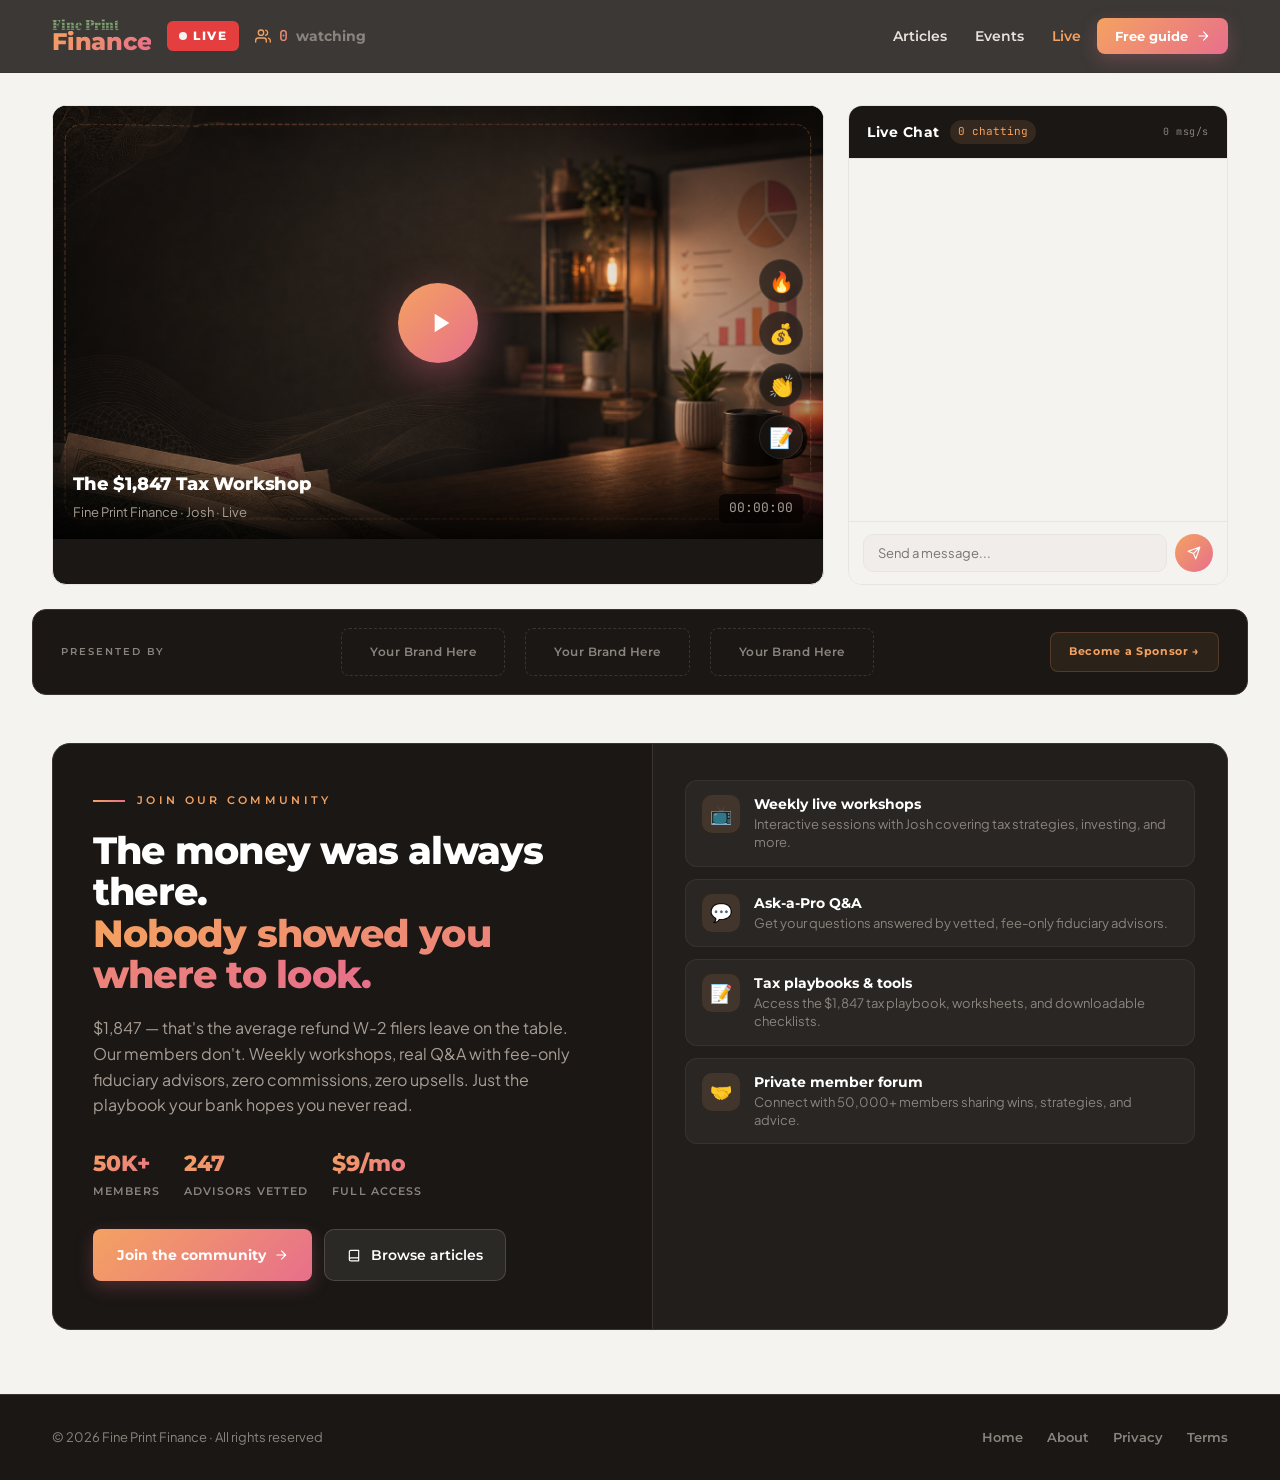
==== commit 473810d3: "fix: align live page colors to brand kit — no pure white or black Replace all #fff with var(--off-wh" ====
--- a/live/index.html
+++ b/live/index.html
@@ -85,7 +85,7 @@
   animation: livePulse 2s ease-in-out infinite;
 }
 .live-badge::before {
-  content: ""; width: 8px; height: 8px; border-radius: 50%; background: #fff;
+  content: ""; width: 8px; height: 8px; border-radius: 50%; background: var(--off-white);
   animation: liveDot 1.5s ease-in-out infinite;
 }
 @keyframes livePulse { 0%,100% { box-shadow: 0 0 0 0 rgba(229,62,62,0.5); } 50% { box-shadow: 0 0 12px 4px rgba(229,62,62,0.3); } }
@@ -126,7 +126,7 @@
 }
 .video-container {
   aspect-ratio: 16/9; position: relative; display: flex;
-  align-items: center; justify-content: center; background: #000;
+  align-items: center; justify-content: center; background: var(--char);
 }
 .video-placeholder {
   width: 100%; height: 100%;
@@ -195,7 +195,7 @@
 
 /* ============= CHAT PANEL ============= */
 .chat-panel {
-  border-radius: 14px; overflow: hidden; background: #fff;
+  border-radius: 14px; overflow: hidden; background: var(--off-white);
   border: 1px solid var(--line); display: flex; flex-direction: column;
   height: calc((1240px - 380px - 24px - 64px) * 9 / 16 + 2px);
   min-height: 480px; max-height: 640px;
@@ -222,7 +222,7 @@
 }
 
 .chat-messages {
-  flex: 1; overflow-y: auto; padding: 8px 0; background: #fff;
+  flex: 1; overflow-y: auto; padding: 8px 0; background: var(--off-white);
   scroll-behavior: auto;
 }
 .chat-messages::-webkit-scrollbar { width: 4px; }
@@ -261,7 +261,7 @@
 
 .chat-input-area {
   padding: 12px 14px; border-top: 1px solid var(--line);
-  display: flex; gap: 8px; align-items: center; background: #fff;
+  display: flex; gap: 8px; align-items: center; background: var(--off-white);
 }
 .chat-input-area input {
   flex: 1; background: var(--lt-grey); border: 1px solid var(--line);
@@ -559,7 +559,7 @@
     <div class="community-left">
       <span class="community-eyebrow">Join our community</span>
       <h2>The money was always there.<br/><em>Nobody showed you where to look.</em></h2>
-      <p>Join 50,000+ members getting weekly insights, live workshop access, and direct Q&A with fee-only fiduciary advisors. No commissions, no upsells.</p>
+      <p>$1,847 — that's the average refund W-2 filers leave on the table. Our members don't. Weekly workshops, real Q&A with fee-only fiduciary advisors, zero commissions, zero upsells. Just the playbook your bank hopes you never read.</p>
       <div class="community-stats">
         <div class="community-stat">
           <b>50K+</b>
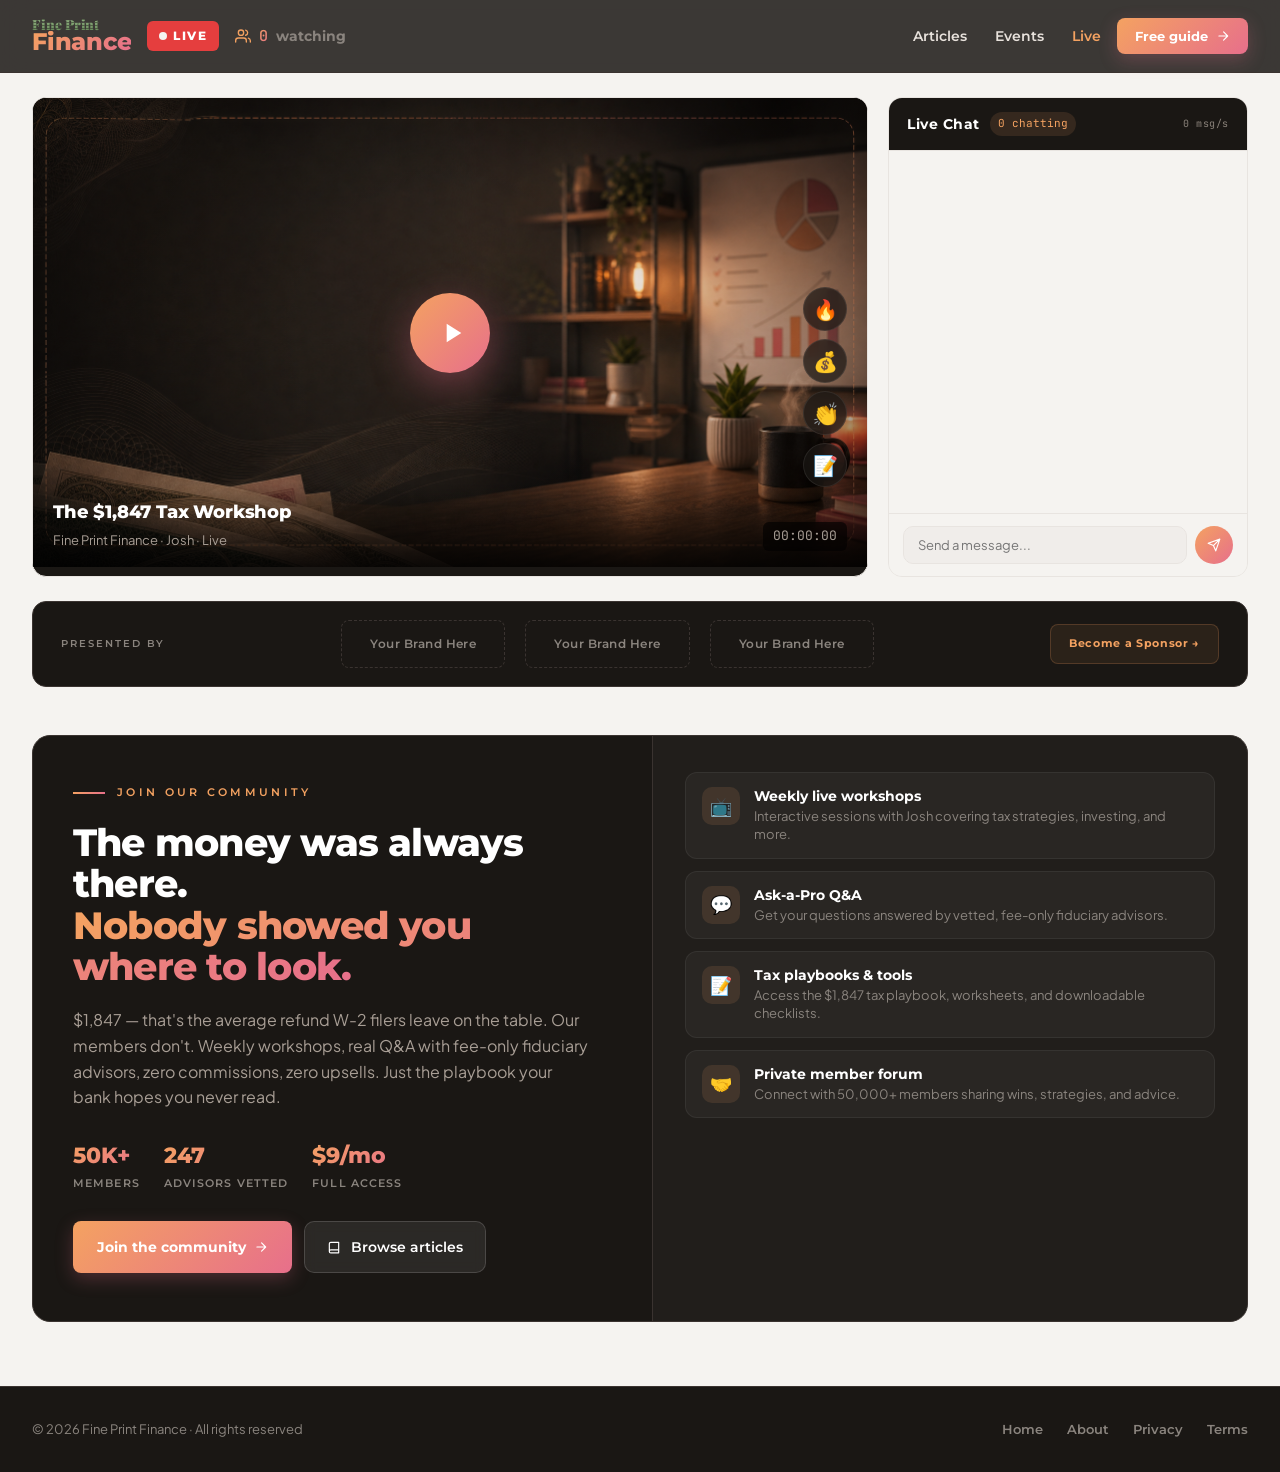
==== commit 81c85bff: "improve: bigger video, readable chat speed, sticky user messages - Widen layout to 1440px so video i" ====
--- a/live/index.html
+++ b/live/index.html
@@ -65,7 +65,7 @@
 }
 .nav-inner {
   display: flex; align-items: center; justify-content: space-between;
-  height: 72px; max-width: 1240px; margin: 0 auto; padding: 0 32px; gap: 24px;
+  height: 72px; max-width: 1440px; margin: 0 auto; padding: 0 32px; gap: 24px;
 }
 .nav-left { display: flex; align-items: center; gap: 16px; }
 .nav-right { display: flex; align-items: center; gap: 16px; }
@@ -112,11 +112,11 @@
 
 /* ============= MAIN LAYOUT ============= */
 .live-content {
-  max-width: 1240px; margin: 0 auto; padding: 32px 32px 0;
+  max-width: 1440px; margin: 0 auto; padding: 24px 32px 0;
 }
 
 .live-grid {
-  display: grid; grid-template-columns: 1fr 380px; gap: 24px;
+  display: grid; grid-template-columns: 1fr 360px; gap: 20px;
 }
 
 /* ============= VIDEO ============= */
@@ -197,8 +197,7 @@
 .chat-panel {
   border-radius: 14px; overflow: hidden; background: var(--off-white);
   border: 1px solid var(--line); display: flex; flex-direction: column;
-  height: calc((1240px - 380px - 24px - 64px) * 9 / 16 + 2px);
-  min-height: 480px; max-height: 640px;
+  min-height: 480px;
 }
 .chat-header {
   padding: 14px 18px;
@@ -230,17 +229,27 @@
 .chat-messages::-webkit-scrollbar-thumb { background: var(--line); border-radius: 4px; }
 
 .chat-msg {
-  padding: 4px 18px; font-size: 13px; line-height: 1.4;
-  animation: msgSlide 0.15s ease-out; transition: background 0.2s;
+  padding: 6px 18px; font-size: 14px; line-height: 1.5;
+  animation: msgSlide 0.2s ease-out; transition: background 0.2s;
 }
 .chat-msg:hover { background: var(--lt-grey); }
 @keyframes msgSlide { from { opacity: 0; transform: translateY(8px); } to { opacity: 1; transform: translateY(0); } }
 
 .chat-msg .name {
-  font-family: 'Montserrat', sans-serif; font-weight: 700; font-size: 12px;
+  font-family: 'Montserrat', sans-serif; font-weight: 700; font-size: 13px;
   margin-right: 6px; cursor: pointer;
 }
 .chat-msg .text { color: var(--text-2); }
+
+/* User's own messages — pinned & highlighted */
+.chat-msg.user-msg {
+  background: var(--grad-soft);
+  border-left: 3px solid var(--green);
+  padding-left: 15px;
+  position: sticky; bottom: 0;
+  z-index: 2;
+}
+.chat-msg.user-msg .name { color: var(--green) !important; }
 .chat-msg .emoji { font-size: 15px; }
 
 .nc-1 { color: #c07830; } .nc-2 { color: #c04860; } .nc-3 { color: #4A6741; }
@@ -282,7 +291,7 @@
   margin-top: 24px; padding: 0 32px;
 }
 .sponsor-inner {
-  max-width: 1240px; margin: 0 auto;
+  max-width: 1440px; margin: 0 auto;
   border-radius: 14px; overflow: hidden;
   background: var(--char); border: 1px solid var(--line-dark);
   display: flex; align-items: center; justify-content: space-between;
@@ -321,7 +330,7 @@
 
 /* ============= COMMUNITY INVITE ============= */
 .community-section {
-  max-width: 1240px; margin: 0 auto; padding: 48px 32px 64px;
+  max-width: 1440px; margin: 0 auto; padding: 48px 32px 64px;
 }
 .community-invite {
   display: grid; grid-template-columns: 1fr 1fr; gap: 24px;
@@ -410,7 +419,7 @@
   padding: 32px 0;
 }
 .footer-inner {
-  max-width: 1240px; margin: 0 auto; padding: 0 32px;
+  max-width: 1440px; margin: 0 auto; padding: 0 32px;
   display: flex; justify-content: space-between; align-items: center; gap: 24px;
 }
 .footer-copy {
@@ -778,7 +787,13 @@
   msgCount++;
 
   while (container.children.length > 200) {
-    container.removeChild(container.firstChild);
+    const first = container.firstChild;
+    if (first && first.classList && first.classList.contains('user-msg')) {
+      if (container.children[1]) container.removeChild(container.children[1]);
+      else break;
+    } else {
+      container.removeChild(first);
+    }
   }
 
   container.scrollTop = container.scrollHeight;
@@ -796,8 +811,8 @@
 }
 
 function startChat() {
-  const msgsPerSecond = 150;
-  const batchSize = 5;
+  const msgsPerSecond = 35;
+  const batchSize = 2;
   const interval = (1000 / msgsPerSecond) * batchSize;
 
   chatInterval = setInterval(() => {
@@ -854,7 +869,15 @@
   const input = document.getElementById('chatInput');
   const text = input.value.trim();
   if (!text) return;
-  addChatMessage('You', text, false);
+
+  const container = document.getElementById('chatMessages');
+  const div = document.createElement('div');
+  div.className = 'chat-msg user-msg';
+  div.innerHTML = `<span class="name">You</span><span class="text">${text}</span>`;
+  container.appendChild(div);
+  container.scrollTop = container.scrollHeight;
+  msgCount++;
+
   input.value = '';
 }
 
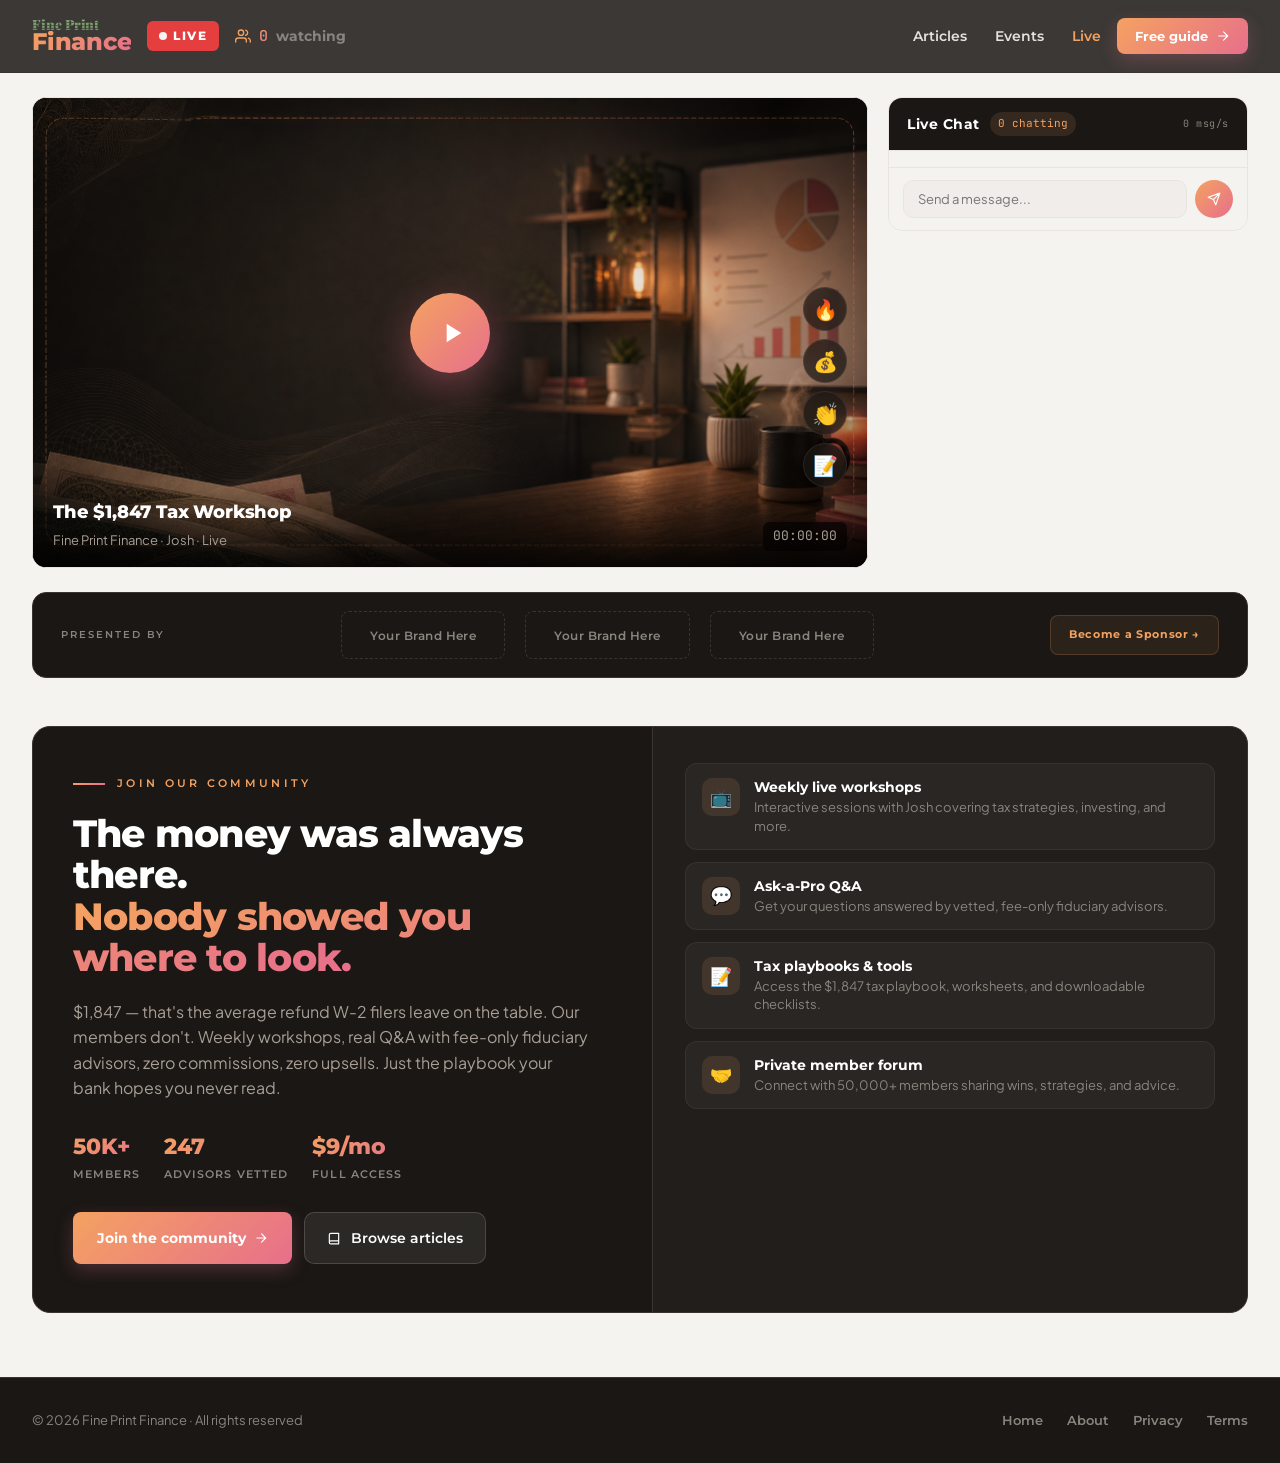
==== commit b0d53197: "fix: sync chat panel height to video, prevent overflow Chat panel now dynamically matches video heig" ====
--- a/live/index.html
+++ b/live/index.html
@@ -117,6 +117,7 @@
 
 .live-grid {
   display: grid; grid-template-columns: 1fr 360px; gap: 20px;
+  align-items: start;
 }
 
 /* ============= VIDEO ============= */
@@ -197,7 +198,7 @@
 .chat-panel {
   border-radius: 14px; overflow: hidden; background: var(--off-white);
   border: 1px solid var(--line); display: flex; flex-direction: column;
-  min-height: 480px;
+  max-height: 600px;
 }
 .chat-header {
   padding: 14px 18px;
@@ -241,15 +242,26 @@
 }
 .chat-msg .text { color: var(--text-2); }
 
-/* User's own messages — pinned & highlighted */
-.chat-msg.user-msg {
-  background: var(--grad-soft);
+/* User's pinned messages bar — always visible above input */
+.user-pinned {
+  border-top: 1px solid var(--line); background: var(--lt-grey);
+  max-height: 120px; overflow-y: auto; padding: 0;
+}
+.user-pinned:empty { display: none; }
+.user-pinned .chat-msg {
+  background: rgba(74,103,65,0.08);
   border-left: 3px solid var(--green);
-  padding-left: 15px;
-  position: sticky; bottom: 0;
-  z-index: 2;
-}
-.chat-msg.user-msg .name { color: var(--green) !important; }
+  padding: 8px 18px 8px 15px;
+  animation: none;
+}
+.user-pinned .chat-msg .name { color: var(--green) !important; }
+.user-pinned .chat-msg .text { color: var(--text); }
+.user-pinned-label {
+  font-family: 'Montserrat', sans-serif; font-weight: 600; font-size: 9px;
+  letter-spacing: 0.15em; text-transform: uppercase; color: var(--text-3);
+  padding: 6px 18px 0; display: block;
+}
+.user-pinned:empty + .user-pinned-label { display: none; }
 .chat-msg .emoji { font-size: 15px; }
 
 .nc-1 { color: #c07830; } .nc-2 { color: #c04860; } .nc-3 { color: #4A6741; }
@@ -539,6 +551,7 @@
         <span class="chat-speed" id="chatSpeed">0 msg/s</span>
       </div>
       <div class="chat-messages" id="chatMessages"></div>
+      <div class="user-pinned" id="userPinned"></div>
       <div class="chat-input-area">
         <input type="text" id="chatInput" placeholder="Send a message..." onkeydown="if(event.key==='Enter')sendUserMsg()"/>
         <button onclick="sendUserMsg()">
@@ -870,13 +883,21 @@
   const text = input.value.trim();
   if (!text) return;
 
-  const container = document.getElementById('chatMessages');
+  // Add to main chat so others "see" it
+  addChatMessage('You', text, false);
+
+  // Pin in the user's pinned bar so it stays visible
+  const pinned = document.getElementById('userPinned');
   const div = document.createElement('div');
-  div.className = 'chat-msg user-msg';
+  div.className = 'chat-msg';
   div.innerHTML = `<span class="name">You</span><span class="text">${text}</span>`;
-  container.appendChild(div);
-  container.scrollTop = container.scrollHeight;
-  msgCount++;
+  pinned.appendChild(div);
+  pinned.scrollTop = pinned.scrollHeight;
+
+  // Keep max 5 pinned messages
+  while (pinned.children.length > 5) {
+    pinned.removeChild(pinned.firstChild);
+  }
 
   input.value = '';
 }
@@ -899,6 +920,20 @@
   addChatMessage('Moderator', 'Rules: Be respectful. No financial advice in chat. Questions welcome!', false);
 }
 
+// ========== SYNC CHAT HEIGHT TO VIDEO ==========
+function syncChatHeight() {
+  const video = document.querySelector('.video-wrap');
+  const chat = document.querySelector('.chat-panel');
+  if (video && chat && window.innerWidth > 980) {
+    chat.style.maxHeight = video.offsetHeight + 'px';
+  } else if (chat) {
+    chat.style.maxHeight = '';
+  }
+}
+window.addEventListener('resize', syncChatHeight);
+window.addEventListener('load', syncChatHeight);
+setTimeout(syncChatHeight, 100);
+
 // ========== INIT ==========
 document.getElementById('viewerCount').textContent = '0';
 </script>
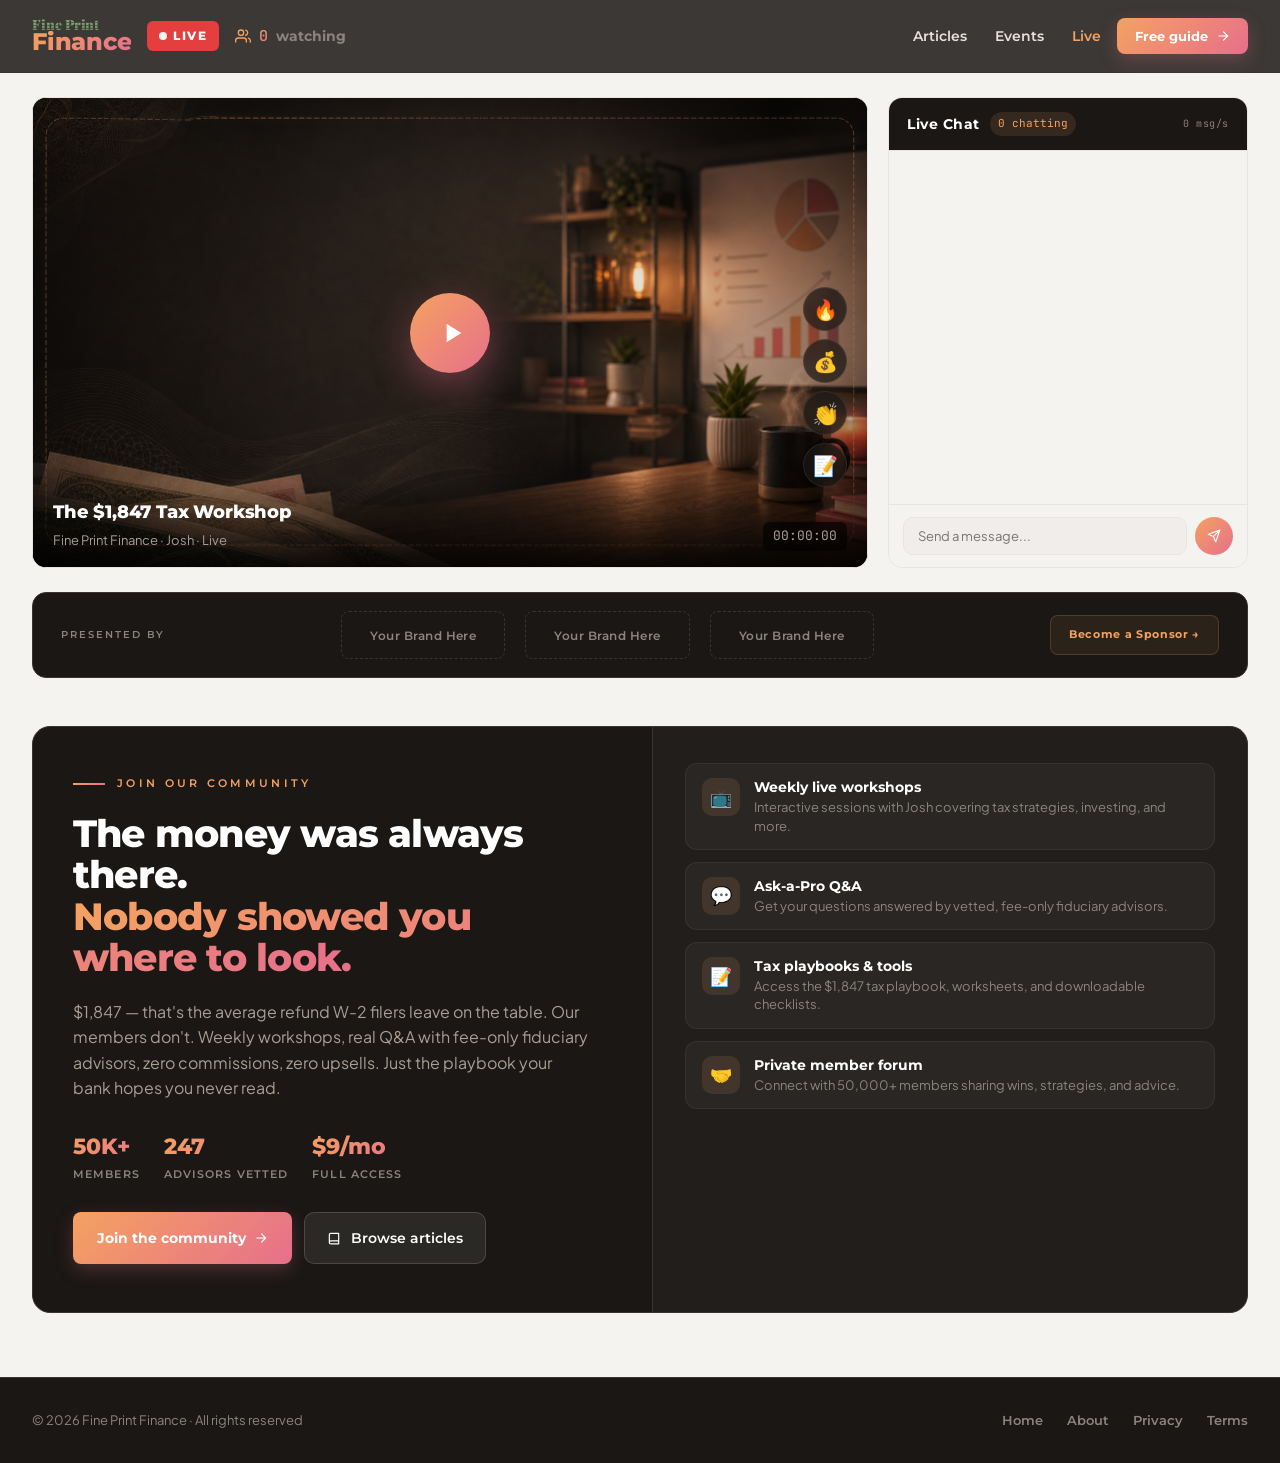
==== commit fe77e2d3: "fix: chat full height on load, pinned user messages visible - Chat panel height syncs to video on pa" ====
--- a/live/index.html
+++ b/live/index.html
@@ -117,7 +117,6 @@
 
 .live-grid {
   display: grid; grid-template-columns: 1fr 360px; gap: 20px;
-  align-items: start;
 }
 
 /* ============= VIDEO ============= */
@@ -198,13 +197,13 @@
 .chat-panel {
   border-radius: 14px; overflow: hidden; background: var(--off-white);
   border: 1px solid var(--line); display: flex; flex-direction: column;
-  max-height: 600px;
 }
 .chat-header {
   padding: 14px 18px;
   border-bottom: 1px solid var(--line);
   display: flex; justify-content: space-between; align-items: center;
   background: var(--char); color: #fff;
+  flex-shrink: 0;
 }
 .chat-header-left { display: flex; align-items: center; gap: 10px; }
 .chat-header h3 {
@@ -222,7 +221,7 @@
 }
 
 .chat-messages {
-  flex: 1; overflow-y: auto; padding: 8px 0; background: var(--off-white);
+  flex: 1; min-height: 0; overflow-y: auto; padding: 8px 0; background: var(--off-white);
   scroll-behavior: auto;
 }
 .chat-messages::-webkit-scrollbar { width: 4px; }
@@ -246,6 +245,7 @@
 .user-pinned {
   border-top: 1px solid var(--line); background: var(--lt-grey);
   max-height: 120px; overflow-y: auto; padding: 0;
+  flex-shrink: 0;
 }
 .user-pinned:empty { display: none; }
 .user-pinned .chat-msg {
@@ -283,6 +283,7 @@
 .chat-input-area {
   padding: 12px 14px; border-top: 1px solid var(--line);
   display: flex; gap: 8px; align-items: center; background: var(--off-white);
+  flex-shrink: 0;
 }
 .chat-input-area input {
   flex: 1; background: var(--lt-grey); border: 1px solid var(--line);
@@ -925,14 +926,18 @@
   const video = document.querySelector('.video-wrap');
   const chat = document.querySelector('.chat-panel');
   if (video && chat && window.innerWidth > 980) {
-    chat.style.maxHeight = video.offsetHeight + 'px';
+    const h = video.offsetHeight;
+    if (h > 100) chat.style.height = h + 'px';
   } else if (chat) {
-    chat.style.maxHeight = '';
+    chat.style.height = '420px';
   }
 }
 window.addEventListener('resize', syncChatHeight);
-window.addEventListener('load', syncChatHeight);
-setTimeout(syncChatHeight, 100);
+// Run multiple times on load to catch layout settling
+window.addEventListener('load', () => { syncChatHeight(); setTimeout(syncChatHeight, 300); });
+syncChatHeight();
+setTimeout(syncChatHeight, 50);
+setTimeout(syncChatHeight, 200);
 
 // ========== INIT ==========
 document.getElementById('viewerCount').textContent = '0';
